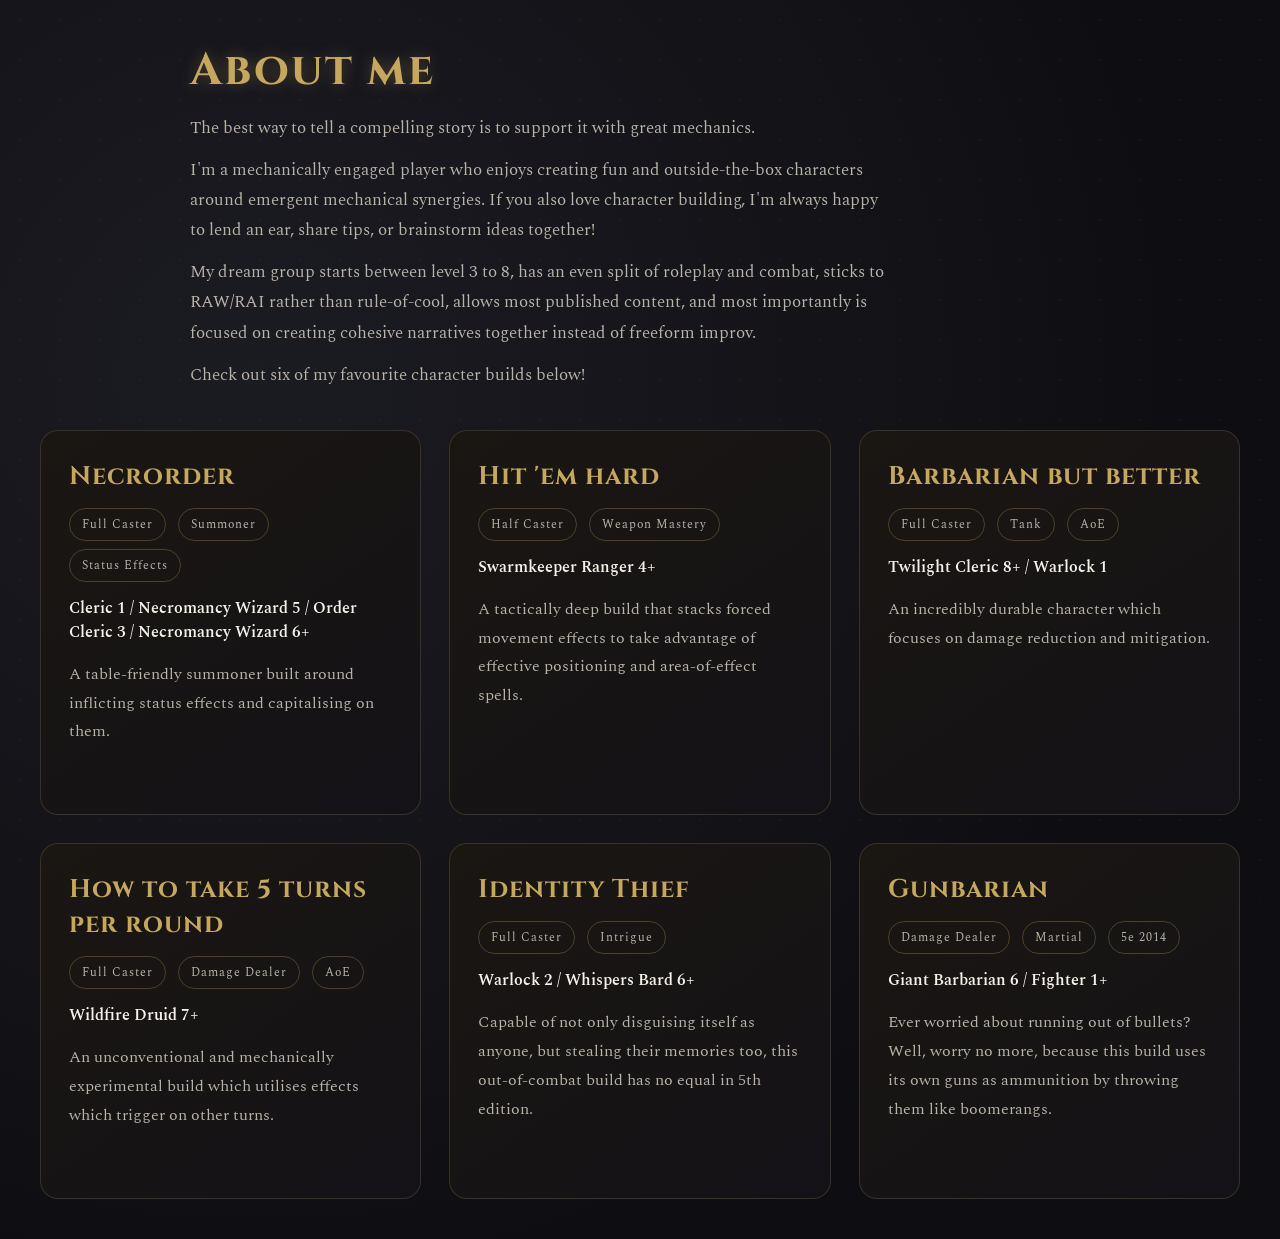
==== index.html @ bf991f7d "add card ids" ====
<!DOCTYPE html>
<html lang="en">
<head>
  <link rel="icon" type="image/png" href="favicon.png">
  <meta content="My D&D Player Resume" property="og:title" />
  <meta content="A little info about me, the type of group I'm looking for, and some characters I've made in the past." property="og:description" />
  <meta content="https://dnd-resume.github.io/" property="og:url" />
  <meta content="#c6a75e" data-react-helmet="true" name="theme-color" />
  <meta content="https://dnd-resume.github.io/favicon.png" property="og:image" />
<meta charset="UTF-8" />
<meta name="viewport" content="width=device-width, initial-scale=1.0" />
<title>D&D Resume</title>

<link href="https://fonts.googleapis.com/css2?family=Cinzel:wght@400;600&family=Spectral:wght@300;400;600&display=swap" rel="stylesheet">

<style>
:root {
  --bg-dark: #0e0e12;
  --parchment: #1a1612;
  --gold: #c6a75e;
  --gold-glow: rgba(198,167,94,0.35);
  --text-main: #f4f1ea;
  --text-muted: #b8b3a7;
}

* {
  margin: 0;
  padding: 0;
  box-sizing: border-box;
}

body {
  background: radial-gradient(circle at 20% 30%, #1b1b22, #0e0e12 70%);
  color: var(--text-main);
  font-family: "Spectral", serif;
  padding: 40px 40px;
  overflow-x: hidden;
}

/* Subtle rune background */
body::before {
  content: "";
  position: fixed;
  inset: 0;
  background-image: radial-gradient(rgba(198,167,94,0.05) 1px, transparent 1px);
  background-size: 40px 40px;
  animation: drift 60s linear infinite;
  z-index: 0;
}

@keyframes drift {
  from { transform: translateY(0px); }
  to { transform: translateY(-200px); }
}

.header {
  position: relative;
  z-index: 1;
  max-width: 900px;
  margin: 0 auto 40px auto;
}

.header h1 {
  font-family: "Cinzel", serif;
  font-size: 2.8rem;
  letter-spacing: 2px;
  color: var(--gold);
  margin-bottom: 0px;
  text-shadow: 0 0 15px var(--gold-glow);
}

.header p {
  color: var(--text-muted);
  font-size: 1.05rem;
  line-height: 1.8;
  max-width: 700px;
}

/* GRID */

.grid {
  position: relative;
  z-index: 1;
  display: grid;
  grid-template-columns: repeat(auto-fill, minmax(320px, 1fr));
  gap: 28px;
  max-width: 1300px;
  margin: 0 auto;
}

/* CARD */

.card {
  background: linear-gradient(145deg, #1a1612, #141217);
  border: 1px solid rgba(198,167,94,0.2);
  border-radius: 18px;
  padding: 28px;
  transition: all 0.4s ease;
  position: relative;
  overflow: hidden;
  cursor: pointer;
  backdrop-filter: blur(4px);
}

.card::before {
  content: "";
  position: absolute;
  inset: 0;
  border-radius: 18px;
  background: radial-gradient(circle at top left, rgba(198,167,94,0.15), transparent 60%);
  opacity: 0;
  transition: opacity 0.4s ease;
  pointer-events: none;
}

.card:hover, .card.fullscreen {
  transform: translateY(-6px) scale(1.02);
  border-color: var(--gold);
  box-shadow: 0 10px 40px rgba(0,0,0,0.6);
}

.card:hover::before, .card.fullscreen::before {
  opacity: 1;
}

/* EXPANDED */

.card {
  background: linear-gradient(145deg, #1a1612, #141217);
  border: 1px solid rgba(198,167,94,0.2);
  border-radius: 18px;
  padding: 28px;
  transition: transform 0.3s ease, box-shadow 0.3s ease;
  position: relative;
  cursor: pointer;
}

.card:hover, .card.fullscreen {
  transform: translateY(-6px);
  box-shadow: 0 10px 40px rgba(0,0,0,0.6);
}

/* Active expanding state */
.card.expanding {
  position: fixed;
  margin: 0;
  z-index: 999;
  border-radius: 18px;
  transition: 
    top 0.45s cubic-bezier(.22,.8,.25,1),
    left 0.45s cubic-bezier(.22,.8,.25,1),
    width 0.45s cubic-bezier(.22,.8,.25,1),
    height 0.45s cubic-bezier(.22,.8,.25,1),
    border-radius 0.3s ease;
  will-change: top, left, width, height;
  overflow: hidden;
}
.card.fullscreen {
  overflow-y: auto;
  border-radius: 18px;
}

.close-btn {
  display: none;
  position: absolute;
  top: 22px;
  right: 26px;
  width: 34px;
  height: 34px;
  border: none;
  background: transparent;
  color: var(--gold);
  font-size: 26px;
  line-height: 34px;
  text-align: center;
  cursor: pointer;
  transition: transform 0.2s ease, opacity 0.2s ease;
}

.close-btn::before {
  content: "×";
}

.card.fullscreen .close-btn {
  display: block;
}

.close-btn:hover {
  transform: scale(1.15);
  opacity: 0.9;
}

.card.fullscreen h2 {
  font-size: 3rem;
}

.card h2 {
  font-family: "Cinzel", serif;
  font-size: 1.6rem;
  color: var(--gold);
  margin-bottom: 14px;
  letter-spacing: 1px;
  transition: font-size 0.3s ease;
}

.tags {
  margin-bottom: 6px;
}

.tag {
  display: inline-block;
  border: 1px solid rgba(198,167,94,0.3);
  padding: 6px 12px;
  border-radius: 999px;
  font-size: 0.75rem;
  color: var(--text-muted);
  margin-right: 8px;
  margin-bottom: 8px;
  letter-spacing: 1px;
}

.spread {
  font-weight: 600;
  margin-bottom: 16px;
  color: var(--text-main);
}

.description {
  line-height: 1.8;
  font-size: 1rem;
  color: var(--text-muted);
  max-width: 800px;
}

/* Close button */

.expanded-text {
  display: block;
  opacity: 0;
  line-height: 1.8;
  font-size: 1rem;
  color: var(--text-main);
  margin-top: 20px;
  transition: opacity 0.3s ease;
}

.card.fullscreen .expanded-text {
  opacity: 1;
}

.card.fullscreen .description {
  /* opacity: 0; /* optional: fade out original description */
  transition: opacity 0.3s ease;
}

.card.expanding {
  position: fixed;
  z-index: 999;
  border-radius: 18px;
  overflow: hidden;
  transition: top 0.5s ease, left 0.5s ease, width 0.5s ease, height 0.5s ease, border-radius 0.3s ease;
}

.expanded-text {
  opacity: 0;
  transition: opacity 0.3s ease;
  height: 0;
}

.card.fullscreen .expanded-text {
  opacity: 1;
  height: auto;
}

.card.fullscreen .description {
  /*opacity: 0;*/
  transition: opacity 0.3s ease;
}

.card .close-btn {
  display: none;
}

.card.fullscreen .close-btn {
  display: block;
}

/* Link styling inside cards */
.card a {
  color: var(--gold);
  text-decoration: none;
  position: relative;
  /*font-weight: 600;*/
  transition: color 0.25s ease;
}

/* Subtle animated underline */
.card a::after {
  content: "";
  position: absolute;
  left: 0;
  bottom: 4px; /* controls how far down it is */
  width: 100%;
  height: 1px;
  background: var(--gold);
  transform: scaleX(0);
  transform-origin: left;
  transition: transform 0.25s ease;
  box-shadow: 0 0 6px var(--gold-glow);
}

.card a:hover {
  color: #e7c97a; /* slightly brighter gold */
}

.card a:hover::after {
  transform: scaleX(1);
}

/* Optional: active state */
.card a:active {
  opacity: 0.8;
}

/* Restore indentation for lists in expanded text */
.expanded-text ul {
  padding-left: 1.2em; /* standard indentation */
  list-style-type: disc; /* solid bullet points */
}

/* Sub-bullet styling */
.expanded-text ul ul {
  list-style-type: circle; /* hollow circle */
}

.card.fullscreen {
  max-height: calc(100vh - 80px); /* keep card within viewport with margin */
  padding-right: 5px;     /* optional: avoid content hiding behind scrollbar */
}

@media (max-width: 400px) {
  body {
    padding: 20px;
  }
  .grid {
    grid-template-columns: 1fr; /* single-column layout on small screens */
    gap: 16px;
  }
}
@media (max-width: 600px) {
  .header h1 {
    font-size: 2rem;
  }
  .card h2 {
    font-size: 1.2rem;
  }
  .card .description,
  .card .expanded-text {
    font-size: 0.9rem;
  }
}

.header.blurred, .grid.blurred .card:not(.fullscreen):not(.expanding) {
  filter: blur(5px);
  opacity: 0.4;
  transition: filter 0.35s ease, opacity 0.35s ease, transform 0.35s ease;
}

.grid.blurred .card:not(.fullscreen):not(.expanding) {
  transform: scale(0.94);
}

.card.fullscreen .card-content {
  overflow-y: auto;
  max-height: calc(100vh - 80px);
  padding-right: 20px;
}
.scroll-fade {
  position: absolute;
  inset: 0;
  pointer-events: none;
  opacity: 0;
}

.card.fullscreen .scroll-fade {
  opacity: 1;
}

.scroll-fade::after {
  content: "";
  position: absolute;
  bottom: 0;
  left: 0;
  right: 0;
  height: 60px;

  background: linear-gradient(
    to bottom,
    rgba(20,18,23,0),
    rgba(20,18,23,0.95)
  );
}
.card {
  padding: 0px;
  overflow: hidden;
  overflow-y: hidden;
}
.card-content {
  padding: 28px;
}

.card-content::-webkit-scrollbar { width: 3px; }
.card-content::-webkit-scrollbar-track { background: transparent; }
.card-content::-webkit-scrollbar-thumb {
  background: rgba(198,167,94,0.6);
  border-radius: 3px;
}
.card-content::-webkit-scrollbar-thumb:hover { background: rgba(198,167,94,0.85); }

body::-webkit-scrollbar { width: 3px; }
body::-webkit-scrollbar-track { background: #0e0e12; }
body::-webkit-scrollbar-thumb {
  background: rgba(198,167,94,0.6);
  border-radius: 3px;
}
body::-webkit-scrollbar-thumb:hover { background: rgba(198,167,94,0.85); }

.expanded-text a {
  display: inline-block; /* ensures width is well-defined */
  position: relative;    /* needed for ::after */
  overflow: visible;     /* prevent clipping from parent overflow */
  z-index: 1;
}
.expanded-text {
  padding-bottom: 20px;
}
.expanded-text {
  pointer-events: none;
}

.card.fullscreen .expanded-text {
  pointer-events: auto;
}

@media (max-width: 768px) {
  .card.fullscreen h2 {
    font-size: 1.6rem;
    line-height: 1.3;
  }
}

.tag {
  display: inline-block;
  border: 1px solid rgba(198,167,94,0.3);
  padding: 6px 12px;
  border-radius: 999px;
  font-size: 0.75rem;
  color: var(--text-muted);
  margin-right: 8px;
  margin-bottom: 8px;
  letter-spacing: 1px;
  transition: background 0.3s ease, border-color 0.3s ease, color 0.3s ease;
}

.tag:hover {
  background: rgba(198,167,94,0.1);
  border-color: rgba(198,167,94,0.5);
  color: var(--text-main);
}

.header p {
  margin-top: .7em;
}
</style>
</head>
<body>

<div class="header">
  <h1>About me</h1>
  <p>The best way to tell a compelling story is to support it with great mechanics.</p>
  <p>
    I'm a mechanically engaged player who enjoys creating fun and outside-the-box characters around emergent mechanical synergies.
    If you also love character building, I'm always happy to lend an ear, share tips, or brainstorm ideas together!
  </p>
  <p>
    My dream group starts between level 3 to 8, has an even split of roleplay and combat, sticks to RAW/RAI rather than rule-of-cool, allows most published content, and most importantly is focused on creating cohesive narratives together instead of freeform improv.
  </p>
  <p>Check out six of my favourite character builds below!</p>
</div>

<div class="grid">
  <div class="card" id="necrorder">
    <div class="card-content">
      <button class="close-btn"></button>
      <h2>Necrorder</h2>
      <div class="tags">
      <span class="tag">Full Caster</span>
        <span class="tag">Summoner</span>
        <span class="tag">Status Effects</span>
      </div>
      <div class="spread">Cleric 1 / Necromancy Wizard 5 / Order Cleric 3 / Necromancy Wizard 6+</div>
      <div class="description">
        A table-friendly summoner built around inflicting status effects and capitalising on them.
      </div>
      <div class="expanded-text">
        <p><b>Species:</b> <a href="https://5e.tools/races.html#kobold_mpmm" target="_blank" rel="noopener noreferrer">Kobold</a></p>
        <p><b>Background:</b> <a href="https://5e.tools/backgrounds.html#knight%20of%20solamnia_dsotdq" target="_blank" rel="noopener noreferrer">Knight of Solamnia</a></p>
        <p><b>Feats:</b> <a href="https://5e.tools/feats.html#squire%20of%20solamnia_dsotdq" target="_blank" rel="noopener noreferrer">Squire of Solamnia</a>, <a href="https://5e.tools/feats.html#putrefy_abh" target="_blank" rel="noopener noreferrer">Putrefy</a>, <a href="https://5e.tools/feats.html#knight%20of%20the%20crown_dsotdq" target="_blank" rel="noopener noreferrer">Knight of the Crown</a></p>
        <br>
        <p>
          The core of this build is the <i><a href="https://5e.tools/spells.html#summon%20undead_xphb" target="_blank" rel="noopener noreferrer">Summon Undead</a></i> spell, which creates a single Undead summon with unique abilities.

          Compared to conventional School of Necromancy builds, where dozens of animated dead slow the game to a crawl, this character is far more table-friendly, and much more fun to play.
          <br><br>
          In the 2014 rules, the Putrid <a href="https://5e.tools/bestiary.html#undead%20spirit_xphb" target="_blank" rel="noopener noreferrer">Undead Spirit</a>'s Rotting Claw attack required a Constitution save to render a Poisoned creature Paralyzed, but in the 2024 ruleset this was buffed by removing the save entirely, so a single hit is now enough to take a poisoned creature out of play.
          <br><br>
          Additionally, Poisoned is one of the easiest conditions to trigger in D&D, especially in the 2024 ruleset.
          <ul>
            <li><i><a href="https://5e.tools/spells.html#ray%20of%20sickness_xphb" target="_blank" rel="noopener noreferrer">Ray of Sickness</a></i>, a 1st-level spell capable of inflicting Poisoned on a hit, was also buffed in 2024 similarly to the Undead Spirit.</li>
            <li>The Putrid Undead Spirit itself has the Festering Aura trait, which renders on any creature within 5 feet of it Poisoned if they fail a Constitution save.</li>
          </ul>
          <br>
          The Spirit can also be buffed using a number of different effects.
          <ul>
            <li>Necromancy Wizard's Undead Thralls feature makes the normally squishy spirit dramatically more durable by adding your Wizard level to its health, and boosts its damage by adding your proficiency bonus to damage rolls.</li>
            <li>Kobold's Draconic Cry can give all your allies, including the Spirit, advantage on their attacks against any creature caught in the area of effect for an entire round.</li>
            <li>Order Cleric's Voice of Authority can grant one ally, including the spirit, an additional attack when you target them with a spell. This can even be a buff such as <i><a href="https://5e.tools/spells.html#longstrider_xphb" target="_blank" rel="noopener noreferrer">Longstrider</a></i>, <i><a href="https://5e.tools/spells.html#vortex%20warp_scc" target="_blank" rel="noopener noreferrer">Vortex Warp</a></i>, or <i><a href="https://5e.tools/spells.html#healing%20word_xphb" target="_blank" rel="noopener noreferrer">Healing Word</a></i>.</li>
            <li>If the spirit already has advantage on its attacks (for example, against a Paralyzed foe), Knight of the Crown's Commanding Rally replaces Draconic Cry as the best bonus action option, granting the Spirit an additional attack whilst still conserving your action and reaction for <i>Ray of Sickness</i> and defensive spells respectively.</li>
          </ul>
          <br>
          Finally, this build has access to some synergies and emergent interactions that take it to the next level.
          <ul>
            <li>
              <i><a href="https://5e.tools/spells.html#wither%20and%20bloom_scc" target="_blank" rel="noopener noreferrer">Wither and Bloom</a></i>, a 2nd-level spell, has a strong synergy with the Putrefy feat and Voice of Authority.
              <ul>
                <li><i>Wither and Bloom</i> deals necrotic damage even on a successful save, which triggers the Putrefy feat, rendering the victim Poisoned.</li>
                <li>Additionally, the spell can also buff one ally within range, restoring some of their health. However, the real power comes from the fact that this can trigger Voice of Authority, letting the spirit immediately attack and potentially convert that directly into Paralysis.</li>
              </ul>
            </li>
            <li>
              <i><a href="https://5e.tools/spells.html#silvery%20barbs_scc" target="_blank" rel="noopener noreferrer">Silvery Barbs</a></i>, a 1st-level reaction spell, has a powerful interaction with Festering Aura that can double the duration of the Paralysis inflicted by Rotting Claw.
              <ul>
                <li>Festering Aura forces foes within 5 feet of the Undead Spirit to make a Constitution save at the start of their turn against being Poisoned even if they have the condition already.</li>
                <li>If they succeed, we can use Silvery Barbs, giving advantage to the spirit on its next attack, and rerolling their save against being Poisoned, potentially inflicting the condition if they didn't have it already.</li>
                <li>Since Silvery Barbs targeted the spirit, Voice of Authority Triggers, and the spirit makes an attack with Rotting Claw.</li>
                <li>If this attack hits, the target is paralyzed until the end of their next turn, as always. However, since Rotting Claw triggered on their turn, this paralyses them for two turns.</li>
              </ul>
            </li>
          </ul>
        </p>
      </div>
      <div class="scroll-fade"></div>
    </div>
  </div>

  <div class="card" id="hit-em-hard">
    <div class="card-content">
      <button class="close-btn"></button>
      <h2>Hit 'em hard</h2>
      <div class="tags">
        <span class="tag">Half Caster</span>
        <span class="tag">Weapon Mastery</span>
      </div>
      <div class="spread">Swarmkeeper Ranger 4+</div>
      <div class="description">
        A tactically deep build that stacks forced movement effects to take advantage of effective positioning and area-of-effect spells.
      </div>
      <div class="expanded-text">
        <p><b>Species:</b> <a href="https://5e.tools/races.html#minotaur_mpmm" target="_blank" rel="noopener noreferrer">Minotaur</a></p>
        <p><b>Background:</b> <a href="https://5e.tools/backgrounds.html#giant%20foundling_bgg" target="_blank" rel="noopener noreferrer">Giant Foundling</a></p>
        <p><b>Feats:</b> <a href="https://5e.tools/feats.html#strike%20of%20the%20giants_bgg" target="_blank" rel="noopener noreferrer">Strike of the Giants</a>, <a href="https://5e.tools/feats.html#charger_xphb" target="_blank" rel="noopener noreferrer">Charger</a>, <a href="https://5e.tools/feats.html#polearm%20master_xphb" target="_blank" rel="noopener noreferrer">Polearm Master</a></p>
        <br>
        <p>This build takes advantage of the numerous forced movement effects released in recent sourcebooks, stacking them to devastating effect. Some of its best uses include:
          <ul>
            <li>Pushing enemies into an area of effect</li>
            <li>Pushing enemies far enough away that they have to spend actions Dashing to re-enter melee</li>
            <li>Taking advantage of environmental hazards, such as cliffs</li>
          </ul>
        </p>
        <br>
        <p>
          Specifically, it stacks the following features:
          <ul>
            <li>Strike of the Giants' Stone Strike, which can push foes back 10 feet on a hit</li>
            <li>Swarmkeeper's Gathered Swarm, which can push foes back 15 feet on a hit</li>
            <li>The Push weapon mastery, which can push foes back 10 feet on a hit</li>
            <li>Minotaur's Hammering Horns, which can push foes back 10 feet on a hit, at the cost of a bonus action</li>
            <li>The Charger feat can, which push foes back 10 feet on a hit if you move at least 10 feet towards them before hitting them</li>
          </ul>
          This is especially potent since Rangers get access to <i><a href="https://5e.tools/spells.html#spike%20growth_xphb" target="_blank" rel="noopener noreferrer">Spike Growth</a></i>, which damage to a foe that scales with how far they were pushed through it.
        </p>
        <br>
        <p>
          On top of that, it also has access to a powerful synergy with Polearm Master's Reactive Strike, which allows it to make an attack when a creature enters its range. Polearm Master works with <a href="https://5e.tools/items.html#pike_xphb" target="_blank" rel="noopener noreferrer">Pikes</a>, which have not only the Push mastery but also the Reach property, meaning that an approaching enemy can be smacked away before they even get a chance to attack, wasting their movement and leaving them within range to attack on your turn.
        </p>
        <br>
        <p>
          On top of the control options listed above, this build also has access to potent burst damage:
          <ul>
            <li>Stone Strike also deals 1d8 force damage alongside the push</li>
            <li>Gathered Swarm can deal 1d6 piercing damage instead of pushing</li>
            <li>Charger can deal 1d8 additional damage instead of pushing</li>
          </ul>
          This makes it a build that can truly work in any situation, whether it's an open plain or a cramped room.
        </p>
      </div>
      <div class="scroll-fade"></div>
    </div>
  </div>

  <div class="card" id="barbarian-but-better">
    <div class="card-content">
      <button class="close-btn"></button>
      <h2>Barbarian but better</h2>
      <div class="tags">
        <span class="tag">Full Caster</span>
        <span class="tag">Tank</span>
        <span class="tag">AoE</span>
      </div>
      <div class="spread">Twilight Cleric 8+ / Warlock 1</div>
      <div class="description">
        An incredibly durable character which focuses on damage reduction and mitigation.
      </div>
      <div class="expanded-text">
        <p><b>Species:</b> <a href="https://5e.tools/races.html#shadar-kai_mpmm" target="_blank" rel="noopener noreferrer">Shadar-Kai</a></p>
        <p><b>Background:</b> <a href="https://5e.tools/backgrounds.html#mage%20of%20high%20sorcery_dsotdq" target="_blank" rel="noopener noreferrer">Mage of High Sorcery</a></p>
        <p><b>Feats:</b> <a href="https://5e.tools/feats.html#initiate%20of%20high%20sorcery_dsotdq" target="_blank" rel="noopener noreferrer">Initiate of High Sorcery</a>, <a href="https://5e.tools/feats.html#adept%20of%20the%20white%20robes_dsotdq" target="_blank" rel="noopener noreferrer">Adept of the White Robes</a>, <a href="https://5e.tools/feats.html#heavy%20armor%20master_xphb" target="_blank" rel="noopener noreferrer">Heavy Armor Master</a></p>
        <br>
        <p>
          Have you ever worried about losing a character? If so, then this is the build for you. It boasts the following features:
          <ul>
            <li>A huge pool of temporary HP which regenerates every turn (from Twilight Cleric's Channel Divinity, <a href="https://5e.tools/classes.html#cleric_phb,state:feature=s1-0~sub_twilight_tce=b1" target="_blank" rel="noopener noreferrer">Twilight Sanctuary</a>)</li>
            <li>Complete resistance to all damage via Shadar-Kai's Blessing of the Raven Queen</li>
            <li>
              A range of damage reduction options, including:
              <ul>
                <li>Heavy Armor Master's Damage Reduction, which reduces incoming bludgeoning/piercing/slashing damage by your proficiency bonus</li>
                <li>Adept of the White Robes' Protective Ward, which lets you expend a spell slot to reduce the damage you take by 1d6 per level, plus your spellcasting ability modifier. As a Cleric, you've got no shortage of spell slots either.</li>
              </ul>
            </li>
            <li><a href="https://5e.tools/spells.html#armor%20of%20agathys_xphb" target="_blank" rel="noopener noreferrer"><i>Armor of Agathys</i></a>, a Warlock-exclusive spell which deals damage to foes who hit you.</li>
          </ul>
          <br>
          Normally, one of the biggest issues with tanking is that enemies can just target other characters. Not this build, though - Clerics get access to <a href="https://5e.tools/spells.html#spirit%20guardians_xphb" target="_blank" rel="noopener noreferrer"><i>Spirit Guardians</i></a>, one of the most potent offensive spells in the game. Nobody's ignoring you in a hurry!
        </p>
      </div>
      <div class="scroll-fade"></div>
    </div>
  </div>

  <div class="card" id="how-to-take-5-turns-per-round">
    <div class="card-content">
      <button class="close-btn"></button>
      <h2>How to take 5 turns per round</h2>
      <div class="tags">
        <span class="tag">Full Caster</span>
        <span class="tag">Damage Dealer</span>
        <span class="tag">AoE</span>
      </div>
      <div class="spread">Wildfire Druid 7+</div>
      <div class="description">
        An unconventional and mechanically experimental build which utilises effects which trigger on other turns.
      </div>
      <div class="expanded-text">
          <p><b>Species:</b> <a href="https://5e.tools/races.html#simic%20hybrid_ggr" target="_blank" rel="noopener noreferrer">Simic Hybrid</a></p>
          <p><b>Background:</b> <a href="https://5e.tools/backgrounds.html#knight%20of%20the%20gauntlet_frhof" target="_blank" rel="noopener noreferrer">Knight of the Gauntlet</a></p>
          <p><b>Feats:</b> <a href="https://5e.tools/feats.html#tyro%20of%20the%20gauntlet_frhof" target="_blank" rel="noopener noreferrer">Tyro of the Gauntlet</a></p>
          <br>
          In the 2024 rules, many area-of-effect spells received a massive buff, as they can now be triggered in three different ways:
          <ul>
            <li>When a creature moves into the area</li>
            <li>When the area moves onto a creature</li>
            <li>When a creature ends its turn in the area</li>
          </ul>
          This opened up the possibility to trigger these AoEs many more times than had previously been possible. One particularly strong option is <a href="https://5e.tools/spells.html#conjure%20woodland%20beings_xphb" target="_blank" rel="noopener noreferrer"><i>Conjure Woodland Beings</i></a>, a 10ft Emanation which deals 5d8 damage (save for half), and which moves with you. However, while it can trigger an unlimited number of times per round, it can only damage the same creature once each turn.
          <br><br>
          This build utilises off-turn movement effects - teleports, reactions, and summons - to act on as many turns as possible, triggering <i>Conjure Woodland Beings</i> as many times as possible. However, it does require a very specific sequence of actions to work:
          <ul>
            <li>
              On your turn:
              <ul>
                <li>Action: Ready movement. As a side benefit, this triggers Tyro of the Gauntlet, giving the next attack roll against you disadvantage.</li>
                <li>Movement: Move forward, triggering CWB, then move back 5ft</li>
                <li>Bonus Action: Command your Wildfire Spirit to use Fiery Teleportation</li>
              </ul>
            </li>
            <li>
              On your Wildfire Spirit's turn:
              <ul>
                <li>Action: The Spirit follows your command, using Fiery Teleportation to teleport you 10ft above an enemy. Not only does this trigger CWB, but you can then use Simic Hybrid's Manta Glide to move 20ft horizontally as you fall, potentially triggering CWB again.</li>
              </ul>
            </li>
            <li>
              On enemy turns: CWB triggers if they end their turn in the area
            </li>
            <li>
              As your reaction: Use your Readied movement to trigger CWB a 5th time
            </li>
          </ul>
        </p>
      </div>
      <div class="scroll-fade"></div>
    </div>
  </div>

  <div class="card" id="identity-thief">
    <div class="card-content">
      <button class="close-btn"></button>
      <h2>Identity Thief</h2>
      <div class="tags">
        <span class="tag">Full Caster</span>
        <span class="tag">Intrigue</span>
      </div>
      <div class="spread">Warlock 2 / Whispers Bard 6+</div>
      <div class="description">
        Capable of not only disguising itself as anyone, but stealing their memories too, this out-of-combat build has no equal in 5th edition.
      </div>
      <div class="expanded-text">
        <p><b>Species:</b> <a href="https://5e.tools/races.html#changeling_efa" target="_blank" rel="noopener noreferrer">Changeling</a></p>
        <p><b>Background:</b> <a href="https://5e.tools/backgrounds.html#mage%20of%20high%20sorcery_dsotdq" target="_blank" rel="noopener noreferrer">Mage of High Sorcery</a></p>
        <p><b>Feats:</b> <a href="https://5e.tools/feats.html#initiate%20of%20high%20sorcery_dsotdq" target="_blank" rel="noopener noreferrer">Initiate of High Sorcery</a>, <a href="https://5e.tools/feats.html#actor_xphb" target="_blank" rel="noopener noreferrer">Actor</a>, <a href="https://5e.tools/feats.html#adept%20of%20the%20red%20robes_dsotdq" target="_blank" rel="noopener noreferrer">Adept of the Red Robes</a></p>
        <br>
        Although over 99% of published D&D content centres around the combat system, a considerable portion of games focus on the other two pillars, especially social interaction. This is a build for those games.
        <br><br>
        It turns out that one of the easiest ways to solve out-of-combat challenges is just to pretend to be someone else. In theory, every feature that does this is supposed to have a drawback which prevents them from becoming too powerful, but they can be combined to cancel out any of their weaknesses and make the ultimate assassin:
        <ul>
          <li>Mimic voices using Actor</li>
          <li>Change your clothes with unlimited uses of <i><a href="https://5e.tools/spells.html#disguise%20self_xphb" target="_blank" rel="noopener noreferrer">Disguise Self</a></i> from the <a href="https://5e.tools/optionalfeatures.html#mask%20of%20many%20faces_xphb" target="_blank" rel="noopener noreferrer">Mask of Many Faces</a> invocation</li>
          <li>Change size using Changeling's Shape-Shifter</li>
          <li>Steal the memories of those you kill using <a href="https://5e.tools/classes.html#bard_phb,state:feature=s5-0~sub_whispers_xge=b1" target="_blank" rel="noopener noreferrer">Mantle of Whispers</a></li>
          <li>Forge documents with a <a href="https://5e.tools/items.html#forgery%20kit_xphb" target="_blank" rel="noopener noreferrer">Forgery Kit</a></li>
        </ul>
        <br>
        On top of this, Bard and Warlock have perhaps the best general-purpose infiltration kit in the game.
        <ul>
          <li>The <a href="https://5e.tools/optionalfeatures.html#misty%20visions_xphb" target="_blank" rel="noopener noreferrer">Misty Visions</a> invocation gives unlimited casts of <i><a href="https://5e.tools/spells.html#silent%20image_xphb" target="_blank" rel="noopener noreferrer">Silent Image</a></i>, perfect for a stealthy illusionist</li>
          <li><i><a href="https://5e.tools/spells.html#suggestion_xphb" target="_blank" rel="noopener noreferrer">Suggestion</a></i> is the closest thing you'll ever get to mind control.</li>
          <li><i><a href="https://5e.tools/spells.html#message_xphb" target="_blank" rel="noopener noreferrer">Message</a></i> is essentially unlimited telepathy</li>
          <li><i><a href="https://5e.tools/spells.html#comprehend%20languages_xphb" target="_blank" rel="noopener noreferrer">Comprehend Languages</a></i> and <i><a href="https://5e.tools/spells.html#tongues_xphb" target="_blank" rel="noopener noreferrer">Tongues</a></i> let you blend into any situation</li>
          <li><i><a href="https://5e.tools/spells.html#detect%20thoughts_xphb" target="_blank" rel="noopener noreferrer">Detect Thoughts</a></i> is perfect for stealing information</li>
          <li><i><a href="https://5e.tools/spells.html#major%20image_xphb" target="_blank" rel="noopener noreferrer">Major Image</a></i> is the best distraction in the game</li>
          <li>Bard's Expertise, Jack of All Trades, and <i><a href="https://5e.tools/spells.html#enhance%20ability_xphb" target="_blank" rel="noopener noreferrer">Enhance Ability</a></i> are somewhat useful in check-heavy campaigns</li>
        </ul>
        <br>
        In very check-heavy campaigns, take Adept of the Red Robes before Actor. With all your bonuses running, your minimum roll on a check to pretend to be someone else is 10 (Red Robes)+3(Proficiency)+3(Expertise)+3(Charisma)+5(Mantle of Whispers) = 24, with a mean roll of 26.75. You might not be able to mimic voices but you'll definitely be able to convince people otherwise!
      </div>
    </div>
    <div class="scroll-fade"></div>
  </div>

  <div class="card" id="gunbarian">
    <div class="card-content">
      <button class="close-btn"></button>
      <h2>Gunbarian</h2>
      <div class="tags">
        <span class="tag">Damage Dealer</span>
        <span class="tag">Martial</span>
        <span class="tag">5e 2014</span>
      </div>
      <div class="spread">Giant Barbarian 6 / Fighter 1+</div>
      <div class="description">
        Ever worried about running out of bullets? Well, worry no more, because this build uses its own guns as ammunition by throwing them like boomerangs.
      </div>
      <div class="expanded-text">
        <p><b>Species:</b> <a href="https://2014.5e.tools/races.html#human%20(variant)_phb" target="_blank" rel="noopener noreferrer">Variant Human</a></p>
        <p><b>Feats:</b> <a href="https://2014.5e.tools/feats.html#gunner_tce" target="_blank" rel="noopener noreferrer">Gunner</a>, <a href="https://2014.5e.tools/feats.html#sharpshooter_phb" target="_blank" rel="noopener noreferrer">Sharpshooter</a>, <a href="https://2014.5e.tools/feats.html#crossbow%20expert_phb" target="_blank" rel="noopener noreferrer">Crossbow Expert</a></p>
        <br>
        Picture a grizzled ex-military mercenary who lets his colossal musket do the talking for him. But in combat, he takes out the huge weapon, loads it, cocks it, aims it, and then... throws it?
        <br><br>
        This build takes advantage of an unusual interaction that makes throwing guns even better than firing them. Specifically,
        <ul>
          <li>Giant Barbarian's <a href="https://2014.5e.tools/classes.html#barbarian_phb,state:feature=s5-0~sub_giant_bgg=b1" target="_blank" rel="noopener noreferrer">Elemental Cleaver</a> can give any weapon the Thrown property, including ranged weapons. This lets you make ranged weapon attacks with Strength, and deal bonus elemental damage too.</li>
          <li>Gunner lets you ignore the loading property and make as many attacks with your gun as any other weapon-user can with their sword.</li>
          <li>With Sharpshooter letting you ignore disadvantage from attacking at long range, and Crossbow expert letting you ignore disadvantage from attacking in melee, positioning barely matters - if you can see a foe, they're in danger.</li>
          <li>A single level in Fighter grants the <a href="https://2014.5e.tools/optionalfeatures.html#archery_phb" target="_blank" rel="noopener noreferrer">Archery</a> Fighting Style, which dramatically boosts the average damage of Sharpshooter's -5/+10 power attacks.</li>
          <li>Later on, more levels in Fighter can give access to features like <a href="https://2014.5e.tools/optionalfeatures.html#precision%20attack_phb" target="_blank" rel="noopener noreferrer">Precision Attack</a> which push your damage even further.</li>
        </ul>
        <br>
        Possibly the funniest detail of this build is that it doesn't actually remove the Ammunition property from its thrown weapons - they're still discharging midflight and expending ammunition before they hit the foe and teleport back to your hand.
      </div>
    </div>
    <div class="scroll-fade"></div>
  </div>

</div>
<script>
  // On load, convert ?p=necrorder to a clean /necrorder in the address bar
  const params = new URLSearchParams(window.location.search);
  const pathCard = params.get('p');
  if (pathCard) {
    history.replaceState(null, '', '/' + pathCard);
  }

  const header = document.querySelector(".header");
  const grid = document.querySelector(".grid");
  const cards = document.querySelectorAll(".card");
  const MARGIN = window.innerWidth < 500 ? 10 : 40;

  cards.forEach(card => {
    const closeBtn = card.querySelector(".close-btn");

  card.addEventListener("click", (e) => {
    //if (e.currentTarget !== e.target) return;
    if (card.classList.contains("fullscreen")) return;
    history.pushState(null, '', '/' + card.id);
    expandCard(card);
  });

    // Close button
    closeBtn.addEventListener("click", (e) => {
      e.stopPropagation();
      history.pushState(null, '', '/');
      collapseCard(card);
    });
  });

let isAnimating = false; // block rapid clicks

function expandCard(card) {
  if (isAnimating || card.classList.contains("fullscreen")) return;
  isAnimating = true;

  // Remove any existing placeholders
  document.querySelectorAll('.card-placeholder').forEach(p => p.remove());

  const rect = card.getBoundingClientRect();

  // Create placeholder
  const placeholder = document.createElement("div");
  placeholder.style.width = rect.width + "px";
  placeholder.style.height = rect.height + "px";
  placeholder.classList.add("card-placeholder");
  card.parentNode.insertBefore(placeholder, card);
  card.dataset.placeholderId = Date.now();
  placeholder.dataset.id = card.dataset.placeholderId;

  // Save original size
  card.dataset.originalWidth = rect.width;
  card.dataset.originalHeight = rect.height;

  // Move card to fixed position
  card.style.position = "fixed";
  card.style.top = rect.top + "px";
  card.style.left = rect.left + "px";
  card.style.width = rect.width + "px";
  card.style.height = rect.height + "px";

  card.classList.add("expanding");
  header.classList.add("blurred");
  grid.classList.add("blurred");
  document.body.style.overflow = "hidden";

  card.getBoundingClientRect(); // force reflow

  requestAnimationFrame(() => {
    card.style.top = "40px";
    card.style.left = "40px";
    card.style.width = `calc(100vw - 80px)`;
    card.style.height = `calc(100vh - 80px)`;
  });

  const onTransitionEnd = (e) => {
    if (["top","left","width","height"].includes(e.propertyName)) {
      card.classList.add("fullscreen");
      card.removeEventListener("transitionend", onTransitionEnd);
      isAnimating = false;
    }
  };

  card.addEventListener("transitionend", onTransitionEnd);
}

function collapseCard(card) {
  if (!card.classList.contains("fullscreen") && !card.classList.contains("expanding")) return;

  grid.classList.remove("blurred");
  header.classList.remove("blurred");
  card.classList.remove("fullscreen");

  card.scrollTop = 0;

  const placeholder = document.querySelector(
    `.card-placeholder[data-id="${card.dataset.placeholderId}"]`
  );

  // If placeholder is gone for some reason, just reset style and return
  if (!placeholder) {
    card.classList.remove("expanding");
    card.removeAttribute("style");
    document.body.style.overflow = "";
    return;
  }

  const rect = placeholder.getBoundingClientRect();

  requestAnimationFrame(() => {
    card.style.top = rect.top + "px";
    card.style.left = rect.left + "px";
    card.style.width = rect.width + "px";
    card.style.height = rect.height + "px";
  });

  const onTransitionEnd = (e) => {
    if (["top","left","width","height"].includes(e.propertyName)) {
      card.classList.remove("expanding");
      card.removeAttribute("style");
      document.body.style.overflow = "";
      placeholder.remove();
      card.removeEventListener("transitionend", onTransitionEnd);
    }
  };

  card.addEventListener("transitionend", onTransitionEnd);
}

  document.addEventListener("click", (e) => {
    const expandedCard = document.querySelector(".card.fullscreen");
    if (!expandedCard) return;

    // If clicking a link, do nothing
    if (e.target.closest("a")) return;

    // If click is NOT inside the expanded card
    if (!expandedCard.contains(e.target)) {
      collapseCard(expandedCard);
    }
  });

  document.addEventListener("keydown", (e) => {
    if (e.key === "Escape") {
      const expandedCard = document.querySelector(".card.fullscreen");
      if (expandedCard) {
        collapseCard(expandedCard);
      }
    }
  });

  window.addEventListener('popstate', () => {
    const id = window.location.pathname.slice(1);
    const currentlyOpen = document.querySelector('.card.fullscreen, .card.expanding');
    if (currentlyOpen) collapseCard(currentlyOpen);
    if (id) {
      const target = document.getElementById(id);
      if (target) setTimeout(() => expandCard(target), 500);
    }
  });

  const initialSlug = pathCard || window.location.pathname.slice(1);
  if (initialSlug) {
    const target = document.getElementById(initialSlug);
    if (target) expandCard(target);
  }
</script>
</body>
</html>
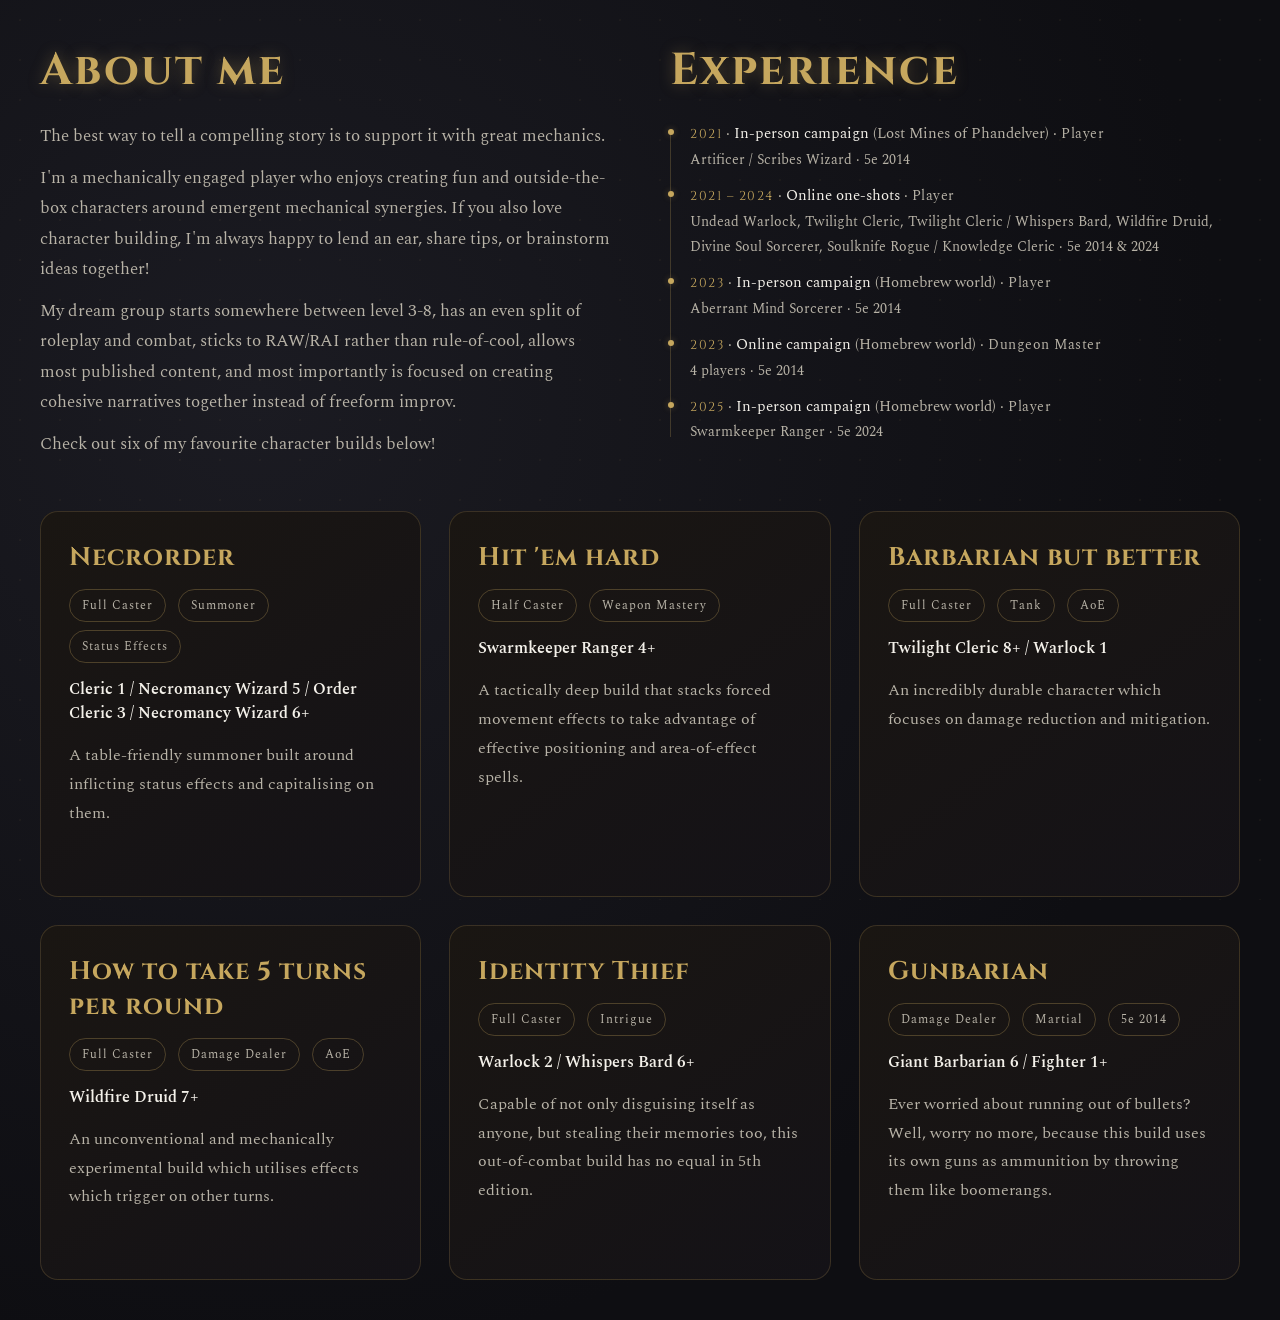
==== commit 59e08092: "add experience" ====
--- a/index.html
+++ b/index.html
@@ -13,481 +13,60 @@
 
 <link href="https://fonts.googleapis.com/css2?family=Cinzel:wght@400;600&family=Spectral:wght@300;400;600&display=swap" rel="stylesheet">
 
-<style>
-:root {
-  --bg-dark: #0e0e12;
-  --parchment: #1a1612;
-  --gold: #c6a75e;
-  --gold-glow: rgba(198,167,94,0.35);
-  --text-main: #f4f1ea;
-  --text-muted: #b8b3a7;
-}
-
-* {
-  margin: 0;
-  padding: 0;
-  box-sizing: border-box;
-}
-
-body {
-  background: radial-gradient(circle at 20% 30%, #1b1b22, #0e0e12 70%);
-  color: var(--text-main);
-  font-family: "Spectral", serif;
-  padding: 40px 40px;
-  overflow-x: hidden;
-}
-
-/* Subtle rune background */
-body::before {
-  content: "";
-  position: fixed;
-  inset: 0;
-  background-image: radial-gradient(rgba(198,167,94,0.05) 1px, transparent 1px);
-  background-size: 40px 40px;
-  animation: drift 60s linear infinite;
-  z-index: 0;
-}
-
-@keyframes drift {
-  from { transform: translateY(0px); }
-  to { transform: translateY(-200px); }
-}
-
-.header {
-  position: relative;
-  z-index: 1;
-  max-width: 900px;
-  margin: 0 auto 40px auto;
-}
-
-.header h1 {
-  font-family: "Cinzel", serif;
-  font-size: 2.8rem;
-  letter-spacing: 2px;
-  color: var(--gold);
-  margin-bottom: 0px;
-  text-shadow: 0 0 15px var(--gold-glow);
-}
-
-.header p {
-  color: var(--text-muted);
-  font-size: 1.05rem;
-  line-height: 1.8;
-  max-width: 700px;
-}
-
-/* GRID */
-
-.grid {
-  position: relative;
-  z-index: 1;
-  display: grid;
-  grid-template-columns: repeat(auto-fill, minmax(320px, 1fr));
-  gap: 28px;
-  max-width: 1300px;
-  margin: 0 auto;
-}
-
-/* CARD */
-
-.card {
-  background: linear-gradient(145deg, #1a1612, #141217);
-  border: 1px solid rgba(198,167,94,0.2);
-  border-radius: 18px;
-  padding: 28px;
-  transition: all 0.4s ease;
-  position: relative;
-  overflow: hidden;
-  cursor: pointer;
-  backdrop-filter: blur(4px);
-}
-
-.card::before {
-  content: "";
-  position: absolute;
-  inset: 0;
-  border-radius: 18px;
-  background: radial-gradient(circle at top left, rgba(198,167,94,0.15), transparent 60%);
-  opacity: 0;
-  transition: opacity 0.4s ease;
-  pointer-events: none;
-}
-
-.card:hover, .card.fullscreen {
-  transform: translateY(-6px) scale(1.02);
-  border-color: var(--gold);
-  box-shadow: 0 10px 40px rgba(0,0,0,0.6);
-}
-
-.card:hover::before, .card.fullscreen::before {
-  opacity: 1;
-}
-
-/* EXPANDED */
-
-.card {
-  background: linear-gradient(145deg, #1a1612, #141217);
-  border: 1px solid rgba(198,167,94,0.2);
-  border-radius: 18px;
-  padding: 28px;
-  transition: transform 0.3s ease, box-shadow 0.3s ease;
-  position: relative;
-  cursor: pointer;
-}
-
-.card:hover, .card.fullscreen {
-  transform: translateY(-6px);
-  box-shadow: 0 10px 40px rgba(0,0,0,0.6);
-}
-
-/* Active expanding state */
-.card.expanding {
-  position: fixed;
-  margin: 0;
-  z-index: 999;
-  border-radius: 18px;
-  transition: 
-    top 0.45s cubic-bezier(.22,.8,.25,1),
-    left 0.45s cubic-bezier(.22,.8,.25,1),
-    width 0.45s cubic-bezier(.22,.8,.25,1),
-    height 0.45s cubic-bezier(.22,.8,.25,1),
-    border-radius 0.3s ease;
-  will-change: top, left, width, height;
-  overflow: hidden;
-}
-.card.fullscreen {
-  overflow-y: auto;
-  border-radius: 18px;
-}
-
-.close-btn {
-  display: none;
-  position: absolute;
-  top: 22px;
-  right: 26px;
-  width: 34px;
-  height: 34px;
-  border: none;
-  background: transparent;
-  color: var(--gold);
-  font-size: 26px;
-  line-height: 34px;
-  text-align: center;
-  cursor: pointer;
-  transition: transform 0.2s ease, opacity 0.2s ease;
-}
-
-.close-btn::before {
-  content: "×";
-}
-
-.card.fullscreen .close-btn {
-  display: block;
-}
-
-.close-btn:hover {
-  transform: scale(1.15);
-  opacity: 0.9;
-}
-
-.card.fullscreen h2 {
-  font-size: 3rem;
-}
-
-.card h2 {
-  font-family: "Cinzel", serif;
-  font-size: 1.6rem;
-  color: var(--gold);
-  margin-bottom: 14px;
-  letter-spacing: 1px;
-  transition: font-size 0.3s ease;
-}
-
-.tags {
-  margin-bottom: 6px;
-}
-
-.tag {
-  display: inline-block;
-  border: 1px solid rgba(198,167,94,0.3);
-  padding: 6px 12px;
-  border-radius: 999px;
-  font-size: 0.75rem;
-  color: var(--text-muted);
-  margin-right: 8px;
-  margin-bottom: 8px;
-  letter-spacing: 1px;
-}
-
-.spread {
-  font-weight: 600;
-  margin-bottom: 16px;
-  color: var(--text-main);
-}
-
-.description {
-  line-height: 1.8;
-  font-size: 1rem;
-  color: var(--text-muted);
-  max-width: 800px;
-}
-
-/* Close button */
-
-.expanded-text {
-  display: block;
-  opacity: 0;
-  line-height: 1.8;
-  font-size: 1rem;
-  color: var(--text-main);
-  margin-top: 20px;
-  transition: opacity 0.3s ease;
-}
-
-.card.fullscreen .expanded-text {
-  opacity: 1;
-}
-
-.card.fullscreen .description {
-  /* opacity: 0; /* optional: fade out original description */
-  transition: opacity 0.3s ease;
-}
-
-.card.expanding {
-  position: fixed;
-  z-index: 999;
-  border-radius: 18px;
-  overflow: hidden;
-  transition: top 0.5s ease, left 0.5s ease, width 0.5s ease, height 0.5s ease, border-radius 0.3s ease;
-}
-
-.expanded-text {
-  opacity: 0;
-  transition: opacity 0.3s ease;
-  height: 0;
-}
-
-.card.fullscreen .expanded-text {
-  opacity: 1;
-  height: auto;
-}
-
-.card.fullscreen .description {
-  /*opacity: 0;*/
-  transition: opacity 0.3s ease;
-}
-
-.card .close-btn {
-  display: none;
-}
-
-.card.fullscreen .close-btn {
-  display: block;
-}
-
-/* Link styling inside cards */
-.card a {
-  color: var(--gold);
-  text-decoration: none;
-  position: relative;
-  /*font-weight: 600;*/
-  transition: color 0.25s ease;
-}
-
-/* Subtle animated underline */
-.card a::after {
-  content: "";
-  position: absolute;
-  left: 0;
-  bottom: 4px; /* controls how far down it is */
-  width: 100%;
-  height: 1px;
-  background: var(--gold);
-  transform: scaleX(0);
-  transform-origin: left;
-  transition: transform 0.25s ease;
-  box-shadow: 0 0 6px var(--gold-glow);
-}
-
-.card a:hover {
-  color: #e7c97a; /* slightly brighter gold */
-}
-
-.card a:hover::after {
-  transform: scaleX(1);
-}
-
-/* Optional: active state */
-.card a:active {
-  opacity: 0.8;
-}
-
-/* Restore indentation for lists in expanded text */
-.expanded-text ul {
-  padding-left: 1.2em; /* standard indentation */
-  list-style-type: disc; /* solid bullet points */
-}
-
-/* Sub-bullet styling */
-.expanded-text ul ul {
-  list-style-type: circle; /* hollow circle */
-}
-
-.card.fullscreen {
-  max-height: calc(100vh - 80px); /* keep card within viewport with margin */
-  padding-right: 5px;     /* optional: avoid content hiding behind scrollbar */
-}
-
-@media (max-width: 400px) {
-  body {
-    padding: 20px;
-  }
-  .grid {
-    grid-template-columns: 1fr; /* single-column layout on small screens */
-    gap: 16px;
-  }
-}
-@media (max-width: 600px) {
-  .header h1 {
-    font-size: 2rem;
-  }
-  .card h2 {
-    font-size: 1.2rem;
-  }
-  .card .description,
-  .card .expanded-text {
-    font-size: 0.9rem;
-  }
-}
-
-.header.blurred, .grid.blurred .card:not(.fullscreen):not(.expanding) {
-  filter: blur(5px);
-  opacity: 0.4;
-  transition: filter 0.35s ease, opacity 0.35s ease, transform 0.35s ease;
-}
-
-.grid.blurred .card:not(.fullscreen):not(.expanding) {
-  transform: scale(0.94);
-}
-
-.card.fullscreen .card-content {
-  overflow-y: auto;
-  max-height: calc(100vh - 80px);
-  padding-right: 20px;
-}
-.scroll-fade {
-  position: absolute;
-  inset: 0;
-  pointer-events: none;
-  opacity: 0;
-}
-
-.card.fullscreen .scroll-fade {
-  opacity: 1;
-}
-
-.scroll-fade::after {
-  content: "";
-  position: absolute;
-  bottom: 0;
-  left: 0;
-  right: 0;
-  height: 60px;
-
-  background: linear-gradient(
-    to bottom,
-    rgba(20,18,23,0),
-    rgba(20,18,23,0.95)
-  );
-}
-.card {
-  padding: 0px;
-  overflow: hidden;
-  overflow-y: hidden;
-}
-.card-content {
-  padding: 28px;
-}
-
-.card-content::-webkit-scrollbar { width: 3px; }
-.card-content::-webkit-scrollbar-track { background: transparent; }
-.card-content::-webkit-scrollbar-thumb {
-  background: rgba(198,167,94,0.6);
-  border-radius: 3px;
-}
-.card-content::-webkit-scrollbar-thumb:hover { background: rgba(198,167,94,0.85); }
-
-body::-webkit-scrollbar { width: 3px; }
-body::-webkit-scrollbar-track { background: #0e0e12; }
-body::-webkit-scrollbar-thumb {
-  background: rgba(198,167,94,0.6);
-  border-radius: 3px;
-}
-body::-webkit-scrollbar-thumb:hover { background: rgba(198,167,94,0.85); }
-
-.expanded-text a {
-  display: inline-block; /* ensures width is well-defined */
-  position: relative;    /* needed for ::after */
-  overflow: visible;     /* prevent clipping from parent overflow */
-  z-index: 1;
-}
-.expanded-text {
-  padding-bottom: 20px;
-}
-.expanded-text {
-  pointer-events: none;
-}
-
-.card.fullscreen .expanded-text {
-  pointer-events: auto;
-}
-
-@media (max-width: 768px) {
-  .card.fullscreen h2 {
-    font-size: 1.6rem;
-    line-height: 1.3;
-  }
-}
-
-.tag {
-  display: inline-block;
-  border: 1px solid rgba(198,167,94,0.3);
-  padding: 6px 12px;
-  border-radius: 999px;
-  font-size: 0.75rem;
-  color: var(--text-muted);
-  margin-right: 8px;
-  margin-bottom: 8px;
-  letter-spacing: 1px;
-  transition: background 0.3s ease, border-color 0.3s ease, color 0.3s ease;
-}
-
-.tag:hover {
-  background: rgba(198,167,94,0.1);
-  border-color: rgba(198,167,94,0.5);
-  color: var(--text-main);
-}
-
-.header p {
-  margin-top: .7em;
-}
-</style>
+  <link rel="stylesheet" href="style.css">
 </head>
 <body>
-
-<div class="header">
-  <h1>About me</h1>
-  <p>The best way to tell a compelling story is to support it with great mechanics.</p>
-  <p>
-    I'm a mechanically engaged player who enjoys creating fun and outside-the-box characters around emergent mechanical synergies.
-    If you also love character building, I'm always happy to lend an ear, share tips, or brainstorm ideas together!
-  </p>
-  <p>
-    My dream group starts between level 3 to 8, has an even split of roleplay and combat, sticks to RAW/RAI rather than rule-of-cool, allows most published content, and most importantly is focused on creating cohesive narratives together instead of freeform improv.
-  </p>
-  <p>Check out six of my favourite character builds below!</p>
+<div class="header-sections">
+  <div class="header-section">
+    <h1>About me</h1>
+    <p>The best way to tell a compelling story is to support it with great mechanics.</p>
+    <p>I'm a mechanically engaged player who enjoys creating fun and outside-the-box characters around emergent mechanical synergies. If you also love character building, I'm always happy to lend an ear, share tips, or brainstorm ideas together!</p>
+    <p>My dream group starts somewhere between level 3-8, has an even split of roleplay and combat, sticks to RAW/RAI rather than rule-of-cool, allows most published content, and most importantly is focused on creating cohesive narratives together instead of freeform improv.</p>
+    <p>Check out six of my favourite character builds below!</p>
+  </div>
+
+  <div class="header-section">
+    <h1>Experience</h1>
+    <div class="timeline">
+
+    <div class="timeline-entry">
+      <div class="timeline-desc">
+        <span class="timeline-date">2021</span> · <span class="timeline-title">In-person campaign</span> <span class="timeline-subtitle">(Lost Mines of Phandelver)</span> · <span class="timeline-role">Player</span><br>
+        <span class="timeline-classes">Artificer / Scribes Wizard · 5e 2014</span>
+      </div>
+    </div>
+
+    <div class="timeline-entry">
+      <div class="timeline-desc">
+        <span class="timeline-date">2021 – 2024</span> · <span class="timeline-title">Online one-shots</span> · <span class="timeline-role">Player</span><br>
+        <span class="timeline-classes">Undead Warlock, Twilight Cleric, Twilight Cleric / Whispers Bard, Wildfire Druid, Divine Soul Sorcerer, Soulknife Rogue / Knowledge Cleric · 5e 2014 & 2024</span>
+      </div>
+    </div>
+
+    <div class="timeline-entry">
+      <div class="timeline-desc">
+        <span class="timeline-date">2023</span> · <span class="timeline-title">In-person campaign</span> <span class="timeline-subtitle">(Homebrew world)</span> · <span class="timeline-role">Player</span><br>
+        <span class="timeline-classes">Aberrant Mind Sorcerer · 5e 2014</span>
+      </div>
+    </div>
+
+    <div class="timeline-entry">
+      <div class="timeline-desc">
+        <span class="timeline-date">2023</span> · <span class="timeline-title">Online campaign</span> <span class="timeline-subtitle">(Homebrew world)</span> · <span class="timeline-role">Dungeon Master</span><br>
+        <span class="timeline-classes">4 players · 5e 2014</span>
+      </div>
+    </div>
+
+    <div class="timeline-entry">
+      <div class="timeline-desc">
+        <span class="timeline-date">2025</span> · <span class="timeline-title">In-person campaign</span> <span class="timeline-subtitle">(Homebrew world)</span> · <span class="timeline-role">Player</span><br>
+        <span class="timeline-classes">Swarmkeeper Ranger · 5e 2024</span>
+      </div>
+    </div>
+
+    </div>
+  </div>
 </div>
-
 <div class="grid">
   <div class="card" id="necrorder">
     <div class="card-content">
@@ -783,173 +362,6 @@
   </div>
 
 </div>
-<script>
-  // On load, convert ?p=necrorder to a clean /necrorder in the address bar
-  const params = new URLSearchParams(window.location.search);
-  const pathCard = params.get('p');
-  if (pathCard) {
-    history.replaceState(null, '', '/' + pathCard);
-  }
-
-  const header = document.querySelector(".header");
-  const grid = document.querySelector(".grid");
-  const cards = document.querySelectorAll(".card");
-  const MARGIN = window.innerWidth < 500 ? 10 : 40;
-
-  cards.forEach(card => {
-    const closeBtn = card.querySelector(".close-btn");
-
-  card.addEventListener("click", (e) => {
-    //if (e.currentTarget !== e.target) return;
-    if (card.classList.contains("fullscreen")) return;
-    history.pushState(null, '', '/' + card.id);
-    expandCard(card);
-  });
-
-    // Close button
-    closeBtn.addEventListener("click", (e) => {
-      e.stopPropagation();
-      history.pushState(null, '', '/');
-      collapseCard(card);
-    });
-  });
-
-let isAnimating = false; // block rapid clicks
-
-function expandCard(card) {
-  if (isAnimating || card.classList.contains("fullscreen")) return;
-  isAnimating = true;
-
-  // Remove any existing placeholders
-  document.querySelectorAll('.card-placeholder').forEach(p => p.remove());
-
-  const rect = card.getBoundingClientRect();
-
-  // Create placeholder
-  const placeholder = document.createElement("div");
-  placeholder.style.width = rect.width + "px";
-  placeholder.style.height = rect.height + "px";
-  placeholder.classList.add("card-placeholder");
-  card.parentNode.insertBefore(placeholder, card);
-  card.dataset.placeholderId = Date.now();
-  placeholder.dataset.id = card.dataset.placeholderId;
-
-  // Save original size
-  card.dataset.originalWidth = rect.width;
-  card.dataset.originalHeight = rect.height;
-
-  // Move card to fixed position
-  card.style.position = "fixed";
-  card.style.top = rect.top + "px";
-  card.style.left = rect.left + "px";
-  card.style.width = rect.width + "px";
-  card.style.height = rect.height + "px";
-
-  card.classList.add("expanding");
-  header.classList.add("blurred");
-  grid.classList.add("blurred");
-  document.body.style.overflow = "hidden";
-
-  card.getBoundingClientRect(); // force reflow
-
-  requestAnimationFrame(() => {
-    card.style.top = "40px";
-    card.style.left = "40px";
-    card.style.width = `calc(100vw - 80px)`;
-    card.style.height = `calc(100vh - 80px)`;
-  });
-
-  const onTransitionEnd = (e) => {
-    if (["top","left","width","height"].includes(e.propertyName)) {
-      card.classList.add("fullscreen");
-      card.removeEventListener("transitionend", onTransitionEnd);
-      isAnimating = false;
-    }
-  };
-
-  card.addEventListener("transitionend", onTransitionEnd);
-}
-
-function collapseCard(card) {
-  if (!card.classList.contains("fullscreen") && !card.classList.contains("expanding")) return;
-
-  grid.classList.remove("blurred");
-  header.classList.remove("blurred");
-  card.classList.remove("fullscreen");
-
-  card.scrollTop = 0;
-
-  const placeholder = document.querySelector(
-    `.card-placeholder[data-id="${card.dataset.placeholderId}"]`
-  );
-
-  // If placeholder is gone for some reason, just reset style and return
-  if (!placeholder) {
-    card.classList.remove("expanding");
-    card.removeAttribute("style");
-    document.body.style.overflow = "";
-    return;
-  }
-
-  const rect = placeholder.getBoundingClientRect();
-
-  requestAnimationFrame(() => {
-    card.style.top = rect.top + "px";
-    card.style.left = rect.left + "px";
-    card.style.width = rect.width + "px";
-    card.style.height = rect.height + "px";
-  });
-
-  const onTransitionEnd = (e) => {
-    if (["top","left","width","height"].includes(e.propertyName)) {
-      card.classList.remove("expanding");
-      card.removeAttribute("style");
-      document.body.style.overflow = "";
-      placeholder.remove();
-      card.removeEventListener("transitionend", onTransitionEnd);
-    }
-  };
-
-  card.addEventListener("transitionend", onTransitionEnd);
-}
-
-  document.addEventListener("click", (e) => {
-    const expandedCard = document.querySelector(".card.fullscreen");
-    if (!expandedCard) return;
-
-    // If clicking a link, do nothing
-    if (e.target.closest("a")) return;
-
-    // If click is NOT inside the expanded card
-    if (!expandedCard.contains(e.target)) {
-      collapseCard(expandedCard);
-    }
-  });
-
-  document.addEventListener("keydown", (e) => {
-    if (e.key === "Escape") {
-      const expandedCard = document.querySelector(".card.fullscreen");
-      if (expandedCard) {
-        collapseCard(expandedCard);
-      }
-    }
-  });
-
-  window.addEventListener('popstate', () => {
-    const id = window.location.pathname.slice(1);
-    const currentlyOpen = document.querySelector('.card.fullscreen, .card.expanding');
-    if (currentlyOpen) collapseCard(currentlyOpen);
-    if (id) {
-      const target = document.getElementById(id);
-      if (target) setTimeout(() => expandCard(target), 500);
-    }
-  });
-
-  const initialSlug = pathCard || window.location.pathname.slice(1);
-  if (initialSlug) {
-    const target = document.getElementById(initialSlug);
-    if (target) expandCard(target);
-  }
-</script>
+<script src="script.js"></script>
 </body>
 </html>
--- a/style.css
+++ b/style.css
@@ -0,0 +1,559 @@
+:root {
+  --bg-dark: #0e0e12;
+  --parchment: #1a1612;
+  --gold: #c6a75e;
+  --gold-glow: rgba(198,167,94,0.35);
+  --text-main: #f4f1ea;
+  --text-muted: #b8b3a7;
+}
+
+* {
+  margin: 0;
+  padding: 0;
+  box-sizing: border-box;
+}
+
+body {
+  background: radial-gradient(circle at 20% 30%, #1b1b22, #0e0e12 70%);
+  color: var(--text-main);
+  font-family: "Spectral", serif;
+  padding: 40px 40px;
+  overflow-x: hidden;
+}
+
+/* Subtle rune background */
+body::before {
+  content: "";
+  position: fixed;
+  inset: 0;
+  background-image: radial-gradient(rgba(198,167,94,0.05) 1px, transparent 1px);
+  background-size: 40px 40px;
+  animation: drift 60s linear infinite;
+  z-index: 0;
+}
+
+@keyframes drift {
+  from { transform: translateY(0px); }
+  to { transform: translateY(-200px); }
+}
+
+.header {
+  position: relative;
+  z-index: 1;
+  max-width: 900px;
+  margin: 0 auto 40px auto;
+}
+
+.header h1 {
+  font-family: "Cinzel", serif;
+  font-size: 2.8rem;
+  letter-spacing: 2px;
+  color: var(--gold);
+  margin-bottom: 0px;
+  text-shadow: 0 0 15px var(--gold-glow);
+}
+
+.header p {
+  color: var(--text-muted);
+  font-size: 1.05rem;
+  line-height: 1.8;
+  max-width: 700px;
+}
+
+/* GRID */
+
+.grid {
+  position: relative;
+  z-index: 1;
+  display: grid;
+  grid-template-columns: repeat(auto-fill, minmax(320px, 1fr));
+  gap: 28px;
+  max-width: 1300px;
+  margin: 0 auto;
+}
+
+/* CARD */
+
+.card {
+  background: linear-gradient(145deg, #1a1612, #141217);
+  border: 1px solid rgba(198,167,94,0.2);
+  border-radius: 18px;
+  padding: 28px;
+  transition: all 0.4s ease;
+  position: relative;
+  overflow: hidden;
+  cursor: pointer;
+  backdrop-filter: blur(4px);
+}
+
+.card::before {
+  content: "";
+  position: absolute;
+  inset: 0;
+  border-radius: 18px;
+  background: radial-gradient(circle at top left, rgba(198,167,94,0.15), transparent 60%);
+  opacity: 0;
+  transition: opacity 0.4s ease;
+  pointer-events: none;
+}
+
+.card:hover, .card.fullscreen {
+  transform: translateY(-6px) scale(1.02);
+  border-color: var(--gold);
+  box-shadow: 0 10px 40px rgba(0,0,0,0.6);
+}
+
+.card:hover::before, .card.fullscreen::before {
+  opacity: 1;
+}
+
+/* EXPANDED */
+
+.card {
+  background: linear-gradient(145deg, #1a1612, #141217);
+  border: 1px solid rgba(198,167,94,0.2);
+  border-radius: 18px;
+  padding: 28px;
+  transition: transform 0.3s ease, box-shadow 0.3s ease;
+  position: relative;
+  cursor: pointer;
+}
+
+.card:hover, .card.fullscreen {
+  transform: translateY(-6px);
+  box-shadow: 0 10px 40px rgba(0,0,0,0.6);
+}
+
+/* Active expanding state */
+.card.expanding {
+  position: fixed;
+  margin: 0;
+  z-index: 999;
+  border-radius: 18px;
+  transition: 
+    top 0.45s cubic-bezier(.22,.8,.25,1),
+    left 0.45s cubic-bezier(.22,.8,.25,1),
+    width 0.45s cubic-bezier(.22,.8,.25,1),
+    height 0.45s cubic-bezier(.22,.8,.25,1),
+    border-radius 0.3s ease;
+  will-change: top, left, width, height;
+  overflow: hidden;
+}
+.card.fullscreen {
+  overflow-y: auto;
+  border-radius: 18px;
+}
+
+.close-btn {
+  display: none;
+  position: absolute;
+  top: 22px;
+  right: 26px;
+  width: 34px;
+  height: 34px;
+  border: none;
+  background: transparent;
+  color: var(--gold);
+  font-size: 26px;
+  line-height: 34px;
+  text-align: center;
+  cursor: pointer;
+  transition: transform 0.2s ease, opacity 0.2s ease;
+}
+
+.close-btn::before {
+  content: "×";
+}
+
+.card.fullscreen .close-btn {
+  display: block;
+}
+
+.close-btn:hover {
+  transform: scale(1.15);
+  opacity: 0.9;
+}
+
+.card.fullscreen h2 {
+  font-size: 3rem;
+}
+
+.card h2 {
+  font-family: "Cinzel", serif;
+  font-size: 1.6rem;
+  color: var(--gold);
+  margin-bottom: 14px;
+  letter-spacing: 1px;
+  transition: font-size 0.3s ease;
+}
+
+.tags {
+  margin-bottom: 6px;
+}
+
+.tag {
+  display: inline-block;
+  border: 1px solid rgba(198,167,94,0.3);
+  padding: 6px 12px;
+  border-radius: 999px;
+  font-size: 0.75rem;
+  color: var(--text-muted);
+  margin-right: 8px;
+  margin-bottom: 8px;
+  letter-spacing: 1px;
+}
+
+.spread {
+  font-weight: 600;
+  margin-bottom: 16px;
+  color: var(--text-main);
+}
+
+.description {
+  line-height: 1.8;
+  font-size: 1rem;
+  color: var(--text-muted);
+  max-width: 800px;
+}
+
+/* Close button */
+
+.expanded-text {
+  display: block;
+  opacity: 0;
+  line-height: 1.8;
+  font-size: 1rem;
+  color: var(--text-main);
+  margin-top: 20px;
+  transition: opacity 0.3s ease;
+}
+
+.card.fullscreen .expanded-text {
+  opacity: 1;
+}
+
+.card.fullscreen .description {
+  /* opacity: 0; /* optional: fade out original description */
+  transition: opacity 0.3s ease;
+}
+
+.card.expanding {
+  position: fixed;
+  z-index: 999;
+  border-radius: 18px;
+  overflow: hidden;
+  transition: top 0.5s ease, left 0.5s ease, width 0.5s ease, height 0.5s ease, border-radius 0.3s ease;
+}
+
+.expanded-text {
+  opacity: 0;
+  transition: opacity 0.3s ease;
+  height: 0;
+}
+
+.card.fullscreen .expanded-text {
+  opacity: 1;
+  height: auto;
+}
+
+.card.fullscreen .description {
+  /*opacity: 0;*/
+  transition: opacity 0.3s ease;
+}
+
+.card .close-btn {
+  display: none;
+}
+
+.card.fullscreen .close-btn {
+  display: block;
+}
+
+/* Link styling inside cards */
+.card a {
+  color: var(--gold);
+  text-decoration: none;
+  position: relative;
+  /*font-weight: 600;*/
+  transition: color 0.25s ease;
+}
+
+/* Subtle animated underline */
+.card a::after {
+  content: "";
+  position: absolute;
+  left: 0;
+  bottom: 4px; /* controls how far down it is */
+  width: 100%;
+  height: 1px;
+  background: var(--gold);
+  transform: scaleX(0);
+  transform-origin: left;
+  transition: transform 0.25s ease;
+  box-shadow: 0 0 6px var(--gold-glow);
+}
+
+.card a:hover {
+  color: #e7c97a; /* slightly brighter gold */
+}
+
+.card a:hover::after {
+  transform: scaleX(1);
+}
+
+/* Optional: active state */
+.card a:active {
+  opacity: 0.8;
+}
+
+/* Restore indentation for lists in expanded text */
+.expanded-text ul {
+  padding-left: 1.2em; /* standard indentation */
+  list-style-type: disc; /* solid bullet points */
+}
+
+/* Sub-bullet styling */
+.expanded-text ul ul {
+  list-style-type: circle; /* hollow circle */
+}
+
+.card.fullscreen {
+  max-height: calc(100vh - 80px); /* keep card within viewport with margin */
+  padding-right: 5px;     /* optional: avoid content hiding behind scrollbar */
+}
+
+@media (max-width: 400px) {
+  body {
+    padding: 20px;
+  }
+  .grid {
+    grid-template-columns: 1fr; /* single-column layout on small screens */
+    gap: 16px;
+  }
+}
+@media (max-width: 600px) {
+  .header h1 {
+    font-size: 2rem;
+  }
+  .card h2 {
+    font-size: 1.2rem;
+  }
+  .card .description,
+  .card .expanded-text {
+    font-size: 0.9rem;
+  }
+}
+
+.header.blurred, .grid.blurred .card:not(.fullscreen):not(.expanding) {
+  filter: blur(5px);
+  opacity: 0.4;
+  transition: filter 0.35s ease, opacity 0.35s ease, transform 0.35s ease;
+}
+
+.grid.blurred .card:not(.fullscreen):not(.expanding) {
+  transform: scale(0.94);
+}
+
+.card.fullscreen .card-content {
+  overflow-y: auto;
+  max-height: calc(100vh - 80px);
+  padding-right: 20px;
+}
+.scroll-fade {
+  position: absolute;
+  inset: 0;
+  pointer-events: none;
+  opacity: 0;
+}
+
+.card.fullscreen .scroll-fade {
+  opacity: 1;
+}
+
+.scroll-fade::after {
+  content: "";
+  position: absolute;
+  bottom: 0;
+  left: 0;
+  right: 0;
+  height: 60px;
+
+  background: linear-gradient(
+    to bottom,
+    rgba(20,18,23,0),
+    rgba(20,18,23,0.95)
+  );
+}
+.card {
+  padding: 0px;
+  overflow: hidden;
+  overflow-y: hidden;
+}
+.card-content {
+  padding: 28px;
+}
+
+.card-content::-webkit-scrollbar { width: 3px; }
+.card-content::-webkit-scrollbar-track { background: transparent; }
+.card-content::-webkit-scrollbar-thumb {
+  background: rgba(198,167,94,0.6);
+  border-radius: 3px;
+}
+.card-content::-webkit-scrollbar-thumb:hover { background: rgba(198,167,94,0.85); }
+
+body::-webkit-scrollbar { width: 3px; }
+body::-webkit-scrollbar-track { background: #0e0e12; }
+body::-webkit-scrollbar-thumb {
+  background: rgba(198,167,94,0.6);
+  border-radius: 3px;
+}
+body::-webkit-scrollbar-thumb:hover { background: rgba(198,167,94,0.85); }
+
+.expanded-text a {
+  display: inline-block; /* ensures width is well-defined */
+  position: relative;    /* needed for ::after */
+  overflow: visible;     /* prevent clipping from parent overflow */
+  z-index: 1;
+}
+.expanded-text {
+  padding-bottom: 20px;
+}
+.expanded-text {
+  pointer-events: none;
+}
+
+.card.fullscreen .expanded-text {
+  pointer-events: auto;
+}
+
+@media (max-width: 768px) {
+  .card.fullscreen h2 {
+    font-size: 1.6rem;
+    line-height: 1.3;
+  }
+}
+
+.tag {
+  display: inline-block;
+  border: 1px solid rgba(198,167,94,0.3);
+  padding: 6px 12px;
+  border-radius: 999px;
+  font-size: 0.75rem;
+  color: var(--text-muted);
+  margin-right: 8px;
+  margin-bottom: 8px;
+  letter-spacing: 1px;
+  transition: background 0.3s ease, border-color 0.3s ease, color 0.3s ease;
+}
+
+.tag:hover {
+  background: rgba(198,167,94,0.1);
+  border-color: rgba(198,167,94,0.5);
+  color: var(--text-main);
+}
+
+.header p {
+  margin-top: .7em;
+}
+
+.header-sections {
+  display: flex;
+  gap: 60px;
+  max-width: 1300px;
+  margin: 0 auto 40px auto;
+}
+
+.header-section {
+  flex: 1;
+}
+
+.header-section h1 {
+  font-family: "Cinzel", serif;
+  font-size: 2.8rem;
+  letter-spacing: 2px;
+  color: var(--gold);
+  margin-bottom: 20px;
+  text-shadow: 0 0 15px var(--gold-glow);
+}
+
+.header-section p {
+  color: var(--text-muted);
+  font-size: 1.05rem;
+  line-height: 1.8;
+  margin-bottom: 12px;
+}
+
+.timeline {
+  position: relative;
+  padding-left: 20px;
+}
+
+.timeline::before {
+  content: "";
+  position: absolute;
+  left: 0;
+  top: 8px;
+  bottom: 8px;
+  width: 1px;
+  background: rgba(198,167,94,0.25);
+}
+
+.timeline-entry {
+  position: relative;
+  margin-bottom: 10px;
+}
+
+.timeline-entry:last-child {
+  margin-bottom: 0;
+}
+
+.timeline-entry::before {
+  content: "";
+  position: absolute;
+  left: -22.5px;
+  top: 8px;
+  width: 6px;
+  height: 6px;
+  border-radius: 50%;
+  background: var(--gold);
+  box-shadow: 0 0 6px var(--gold-glow);
+}
+
+.timeline-date {
+  font-family: "Cinzel", serif;
+  font-size: 0.8rem;
+  letter-spacing: 1.5px;
+  color: var(--gold);
+}
+
+.timeline-desc {
+  color: var(--text-muted);
+  font-size: 0.95rem;
+  line-height: 1.7;
+}
+
+@media (max-width: 700px) {
+  .header-sections {
+    flex-direction: column;
+    gap: 40px;
+  }
+}
+
+.timeline-title {
+  color: var(--text-main);
+}
+
+.timeline-subtitle {
+  color: var(--text-muted);
+}
+
+.timeline-role {
+  color: var(--text-muted);
+  font-size: 0.85rem;
+  letter-spacing: 0.5px;
+}
+
+.timeline-classes {
+  color: var(--text-muted);
+  font-size: 0.9rem;
+}
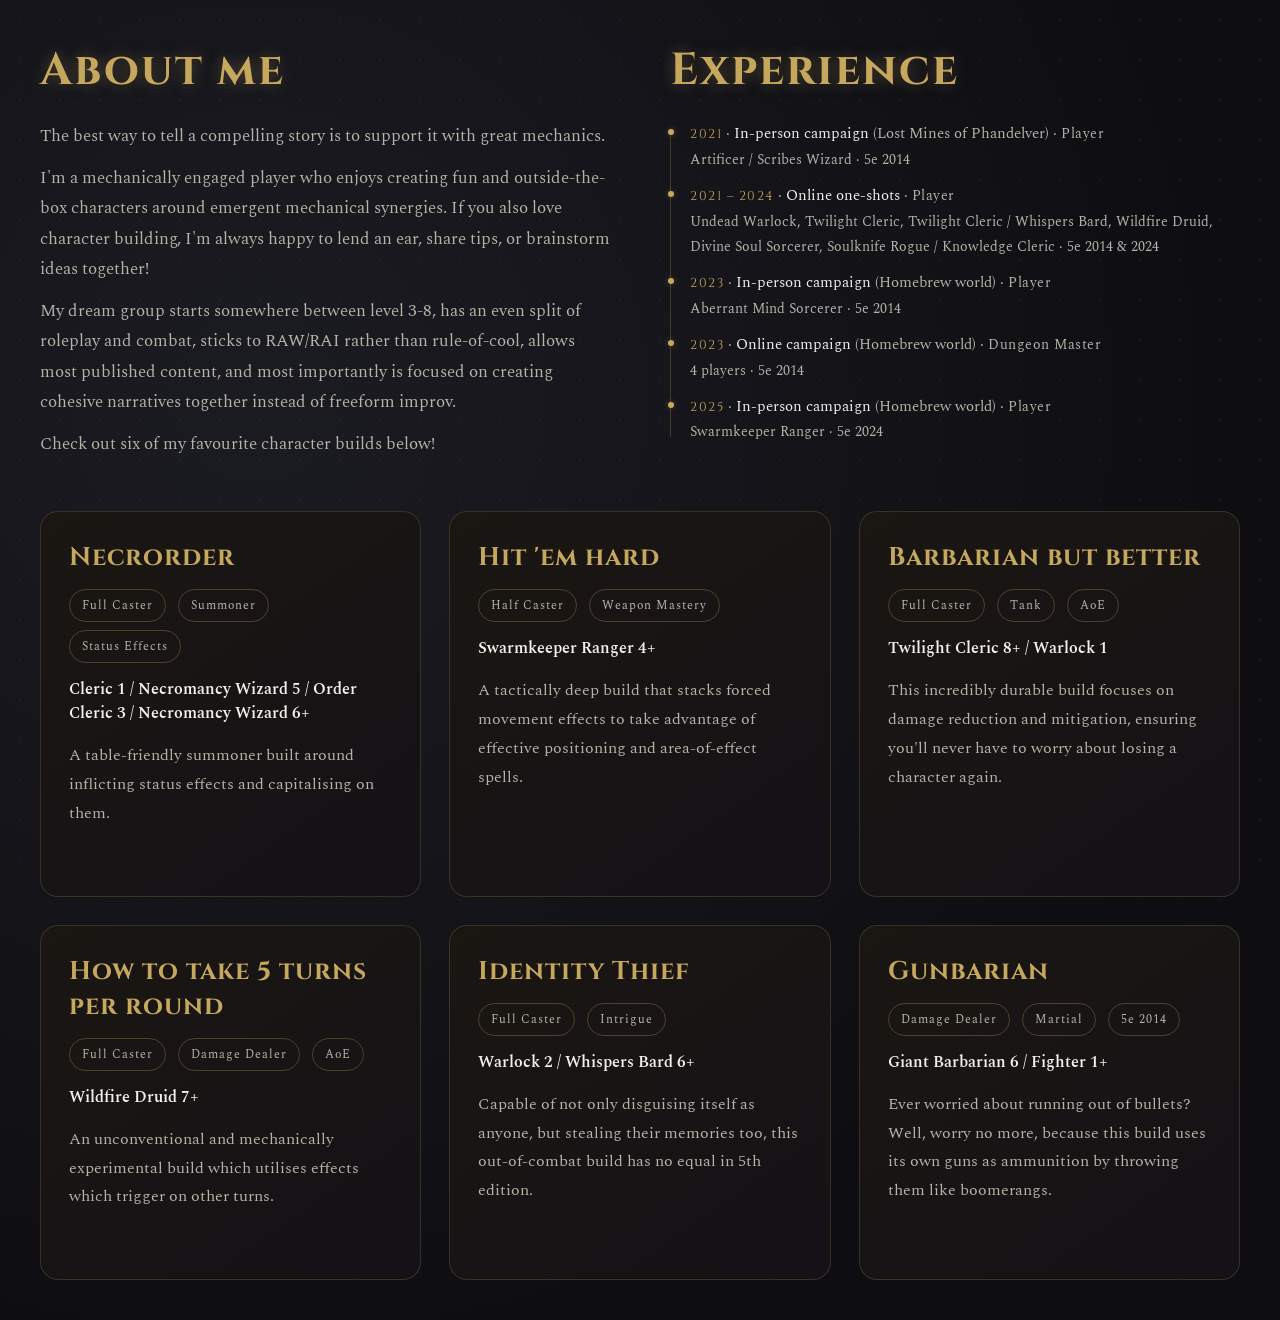
==== commit b496e357: "Add files via upload" ====
--- a/index.html
+++ b/index.html
@@ -198,7 +198,7 @@
       </div>
       <div class="spread">Twilight Cleric 8+ / Warlock 1</div>
       <div class="description">
-        An incredibly durable character which focuses on damage reduction and mitigation.
+        This incredibly durable build focuses on damage reduction and mitigation, ensuring you'll never have to worry about losing a character again.
       </div>
       <div class="expanded-text">
         <p><b>Species:</b> <a href="https://5e.tools/races.html#shadar-kai_mpmm" target="_blank" rel="noopener noreferrer">Shadar-Kai</a></p>
--- a/style.css
+++ b/style.css
@@ -344,7 +344,7 @@
   }
 }
 
-.header.blurred, .grid.blurred .card:not(.fullscreen):not(.expanding) {
+.header-sections.blurred, .grid.blurred .card:not(.fullscreen):not(.expanding) {
   filter: blur(5px);
   opacity: 0.4;
   transition: filter 0.35s ease, opacity 0.35s ease, transform 0.35s ease;
@@ -556,4 +556,36 @@
 .timeline-classes {
   color: var(--text-muted);
   font-size: 0.9rem;
+}
+
+@keyframes icon-pulse {
+  0%   { transform: scale(1.1); }
+  50%  { transform: scale(1.3); }
+  100% { transform: scale(1.1); }
+}
+
+.card.icon-pulsing::after {
+  animation: icon-pulse 1s ease-in-out infinite;
+}
+
+.card::after {
+  content: "";
+  position: absolute;
+  bottom: 14px;
+  right: 18px;
+  width: 32px;
+  height: 32px;
+  pointer-events: none;
+  background-image: url("data:image/svg+xml,%3Csvg xmlns='http://www.w3.org/2000/svg' width='24' height='24' viewBox='0 0 24 24' fill='none' stroke='%23c6a75e' stroke-width='1' stroke-linecap='round' stroke-linejoin='round'%3E%3Cpath d='m15 15 6 6'/%3E%3Cpath d='m15 9 6-6'/%3E%3Cpath d='M21 16v5h-5'/%3E%3Cpath d='M21 8V3h-5'/%3E%3Cpath d='M3 16v5h5'/%3E%3Cpath d='m3 21 6-6'/%3E%3Cpath d='M3 8V3h5'/%3E%3Cpath d='M9 9 3 3'/%3E%3C/svg%3E");
+  background-size: contain;
+  background-repeat: no-repeat;
+  opacity: var(--icon-opacity, 0);
+  transform: scale(var(--icon-scale, 1));
+  transition: var(--icon-transition, opacity 0.2s ease, transform 0.2s ease);
+}
+
+
+.card.fullscreen::after,
+.card.expanding::after {
+  opacity: 0;
 }
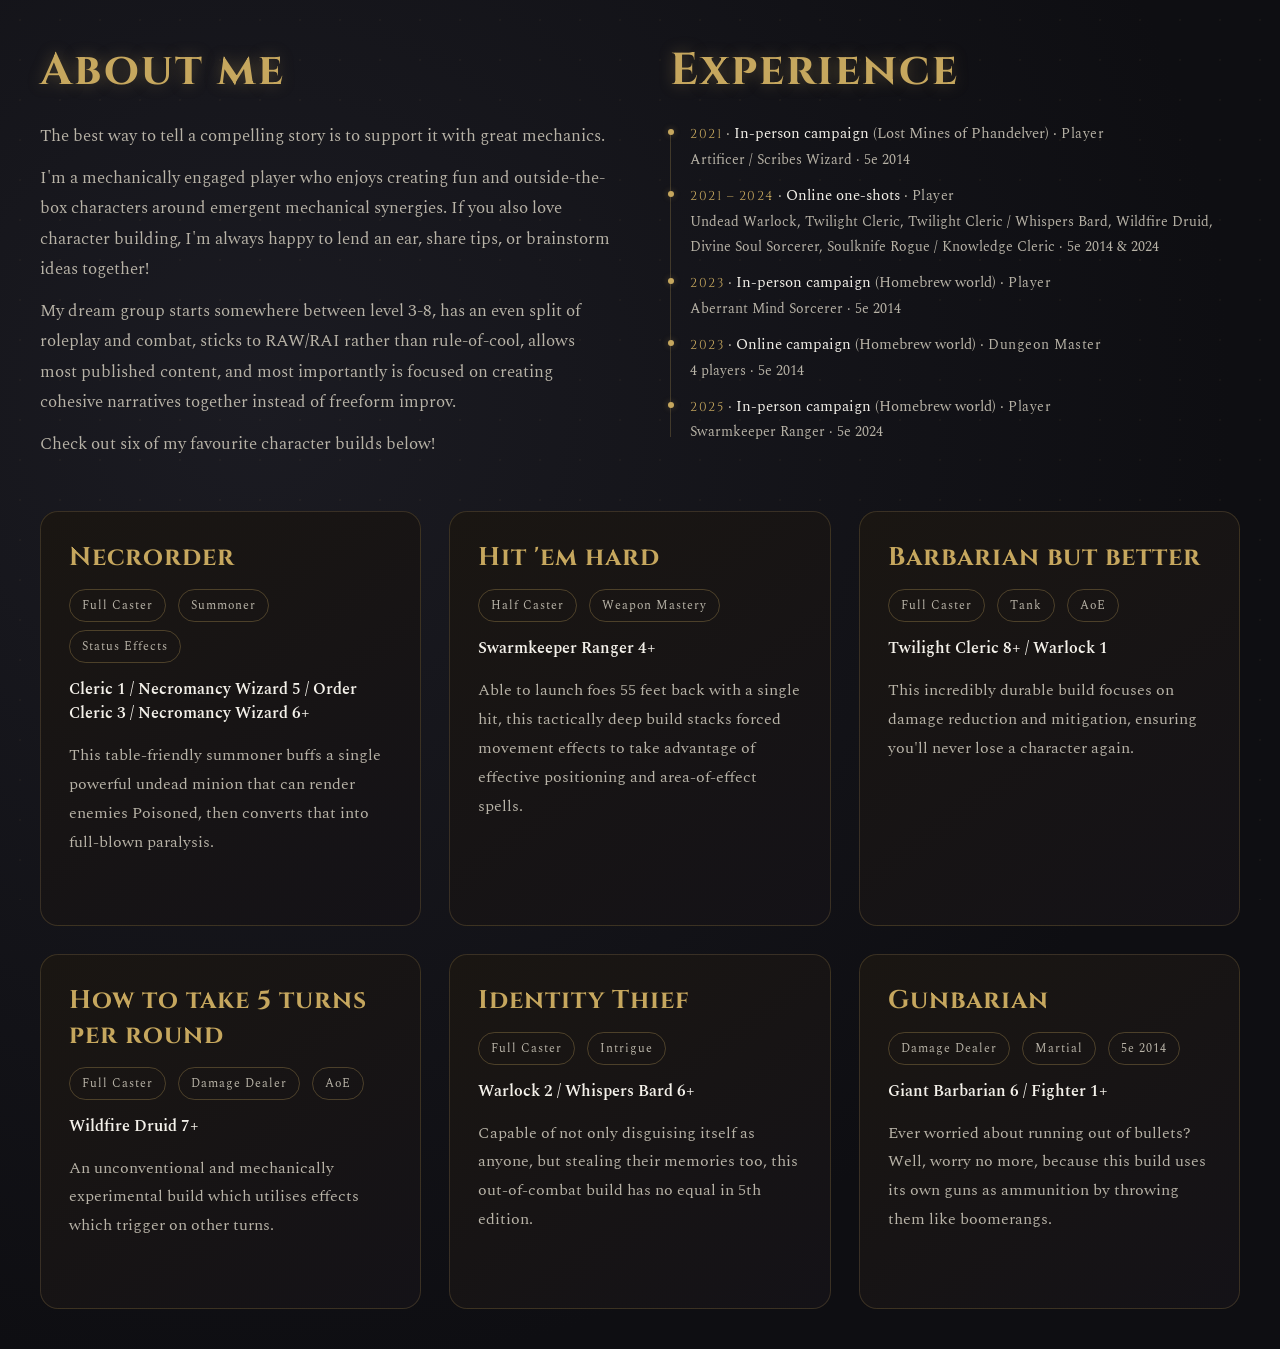
==== commit 6a34e2a4: "Add files via upload" ====
--- a/index.html
+++ b/index.html
@@ -79,7 +79,7 @@
       </div>
       <div class="spread">Cleric 1 / Necromancy Wizard 5 / Order Cleric 3 / Necromancy Wizard 6+</div>
       <div class="description">
-        A table-friendly summoner built around inflicting status effects and capitalising on them.
+        This table-friendly summoner buffs a single powerful undead minion that can render enemies Poisoned, then converts that into full-blown paralysis.
       </div>
       <div class="expanded-text">
         <p><b>Species:</b> <a href="https://5e.tools/races.html#kobold_mpmm" target="_blank" rel="noopener noreferrer">Kobold</a></p>
@@ -142,7 +142,7 @@
       </div>
       <div class="spread">Swarmkeeper Ranger 4+</div>
       <div class="description">
-        A tactically deep build that stacks forced movement effects to take advantage of effective positioning and area-of-effect spells.
+        Able to launch foes 55 feet back with a single hit, this tactically deep build stacks forced movement effects to take advantage of effective positioning and area-of-effect spells.
       </div>
       <div class="expanded-text">
         <p><b>Species:</b> <a href="https://5e.tools/races.html#minotaur_mpmm" target="_blank" rel="noopener noreferrer">Minotaur</a></p>
@@ -198,7 +198,7 @@
       </div>
       <div class="spread">Twilight Cleric 8+ / Warlock 1</div>
       <div class="description">
-        This incredibly durable build focuses on damage reduction and mitigation, ensuring you'll never have to worry about losing a character again.
+        This incredibly durable build focuses on damage reduction and mitigation, ensuring you'll never lose a character again.
       </div>
       <div class="expanded-text">
         <p><b>Species:</b> <a href="https://5e.tools/races.html#shadar-kai_mpmm" target="_blank" rel="noopener noreferrer">Shadar-Kai</a></p>
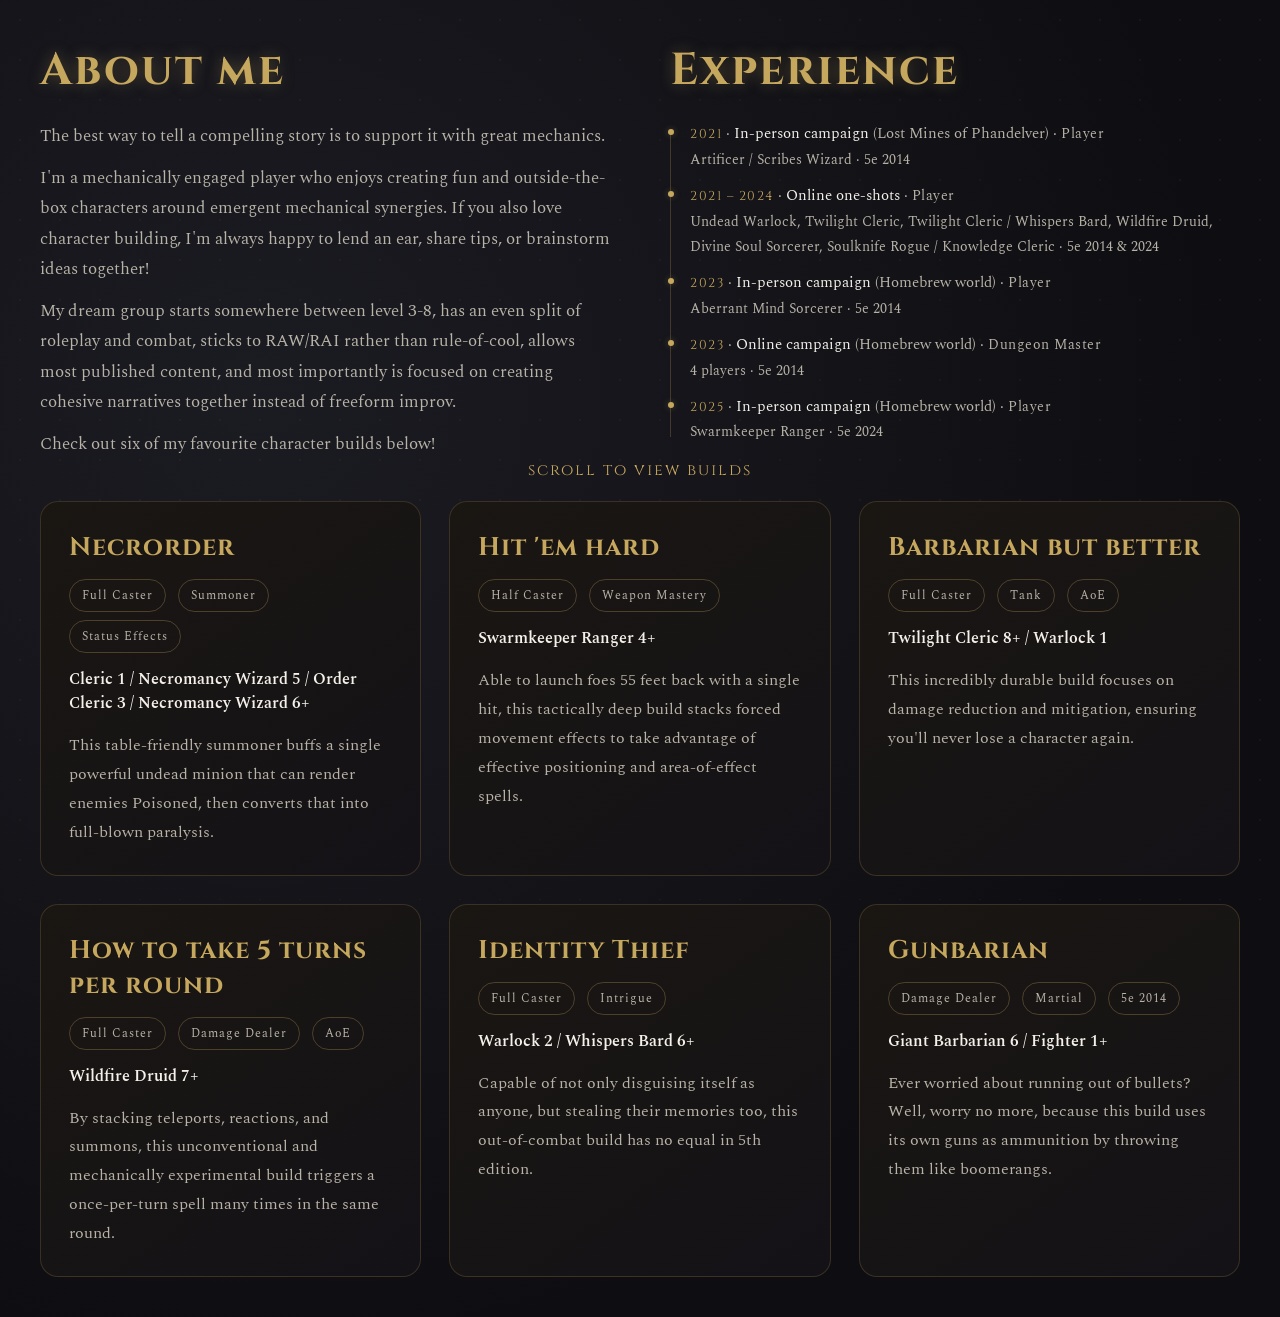
==== commit 004c0000: "Add files via upload" ====
--- a/index.html
+++ b/index.html
@@ -67,6 +67,7 @@
     </div>
   </div>
 </div>
+<div class="scroll-hint">scroll to view builds</div>
 <div class="grid">
   <div class="card" id="necrorder">
     <div class="card-content">
@@ -238,7 +239,7 @@
       </div>
       <div class="spread">Wildfire Druid 7+</div>
       <div class="description">
-        An unconventional and mechanically experimental build which utilises effects which trigger on other turns.
+        By stacking teleports, reactions, and summons, this unconventional and mechanically experimental build triggers a once-per-turn spell many times in the same round.
       </div>
       <div class="expanded-text">
           <p><b>Species:</b> <a href="https://5e.tools/races.html#simic%20hybrid_ggr" target="_blank" rel="noopener noreferrer">Simic Hybrid</a></p>
--- a/style.css
+++ b/style.css
@@ -460,7 +460,7 @@
   display: flex;
   gap: 60px;
   max-width: 1300px;
-  margin: 0 auto 40px auto;
+  margin: 0 auto 0px auto;
 }
 
 .header-section {
@@ -480,7 +480,7 @@
   color: var(--text-muted);
   font-size: 1.05rem;
   line-height: 1.8;
-  margin-bottom: 12px;
+  margin-top: 12px;
 }
 
 .timeline {
@@ -588,4 +588,33 @@
 .card.fullscreen::after,
 .card.expanding::after {
   opacity: 0;
+}
+
+@keyframes scroll-hint-pulse {
+  0%, 100% { opacity: 0.6; transform: translateY(0);   text-shadow: 0 0 10px var(--gold-glow); }
+  50%       { opacity: 1;   transform: translateY(3px); text-shadow: 0 0 20px var(--gold), 0 0 40px var(--gold-glow); }
+}
+
+.scroll-hint {
+  text-align: center;
+  color: var(--gold);
+  font-family: "Cinzel", serif;
+  font-size: 1rem;
+  letter-spacing: 2px;
+  pointer-events: none;
+  animation: scroll-hint-pulse 1.8s ease-in-out infinite;
+  transition: opacity 0.6s ease;
+  margin: 0 auto 20px auto;
+  position: relative;
+  z-index: 1;
+}
+
+.scroll-hint.hidden {
+  opacity: 0 !important;
+  animation: none;
+}
+
+.card.card:not(.fullscreen):not(.expanding) .expanded-text {
+  padding-bottom: 0px;
+  margin-top: 0px; /* these both defaulted to 20px and made cards too big */
 }
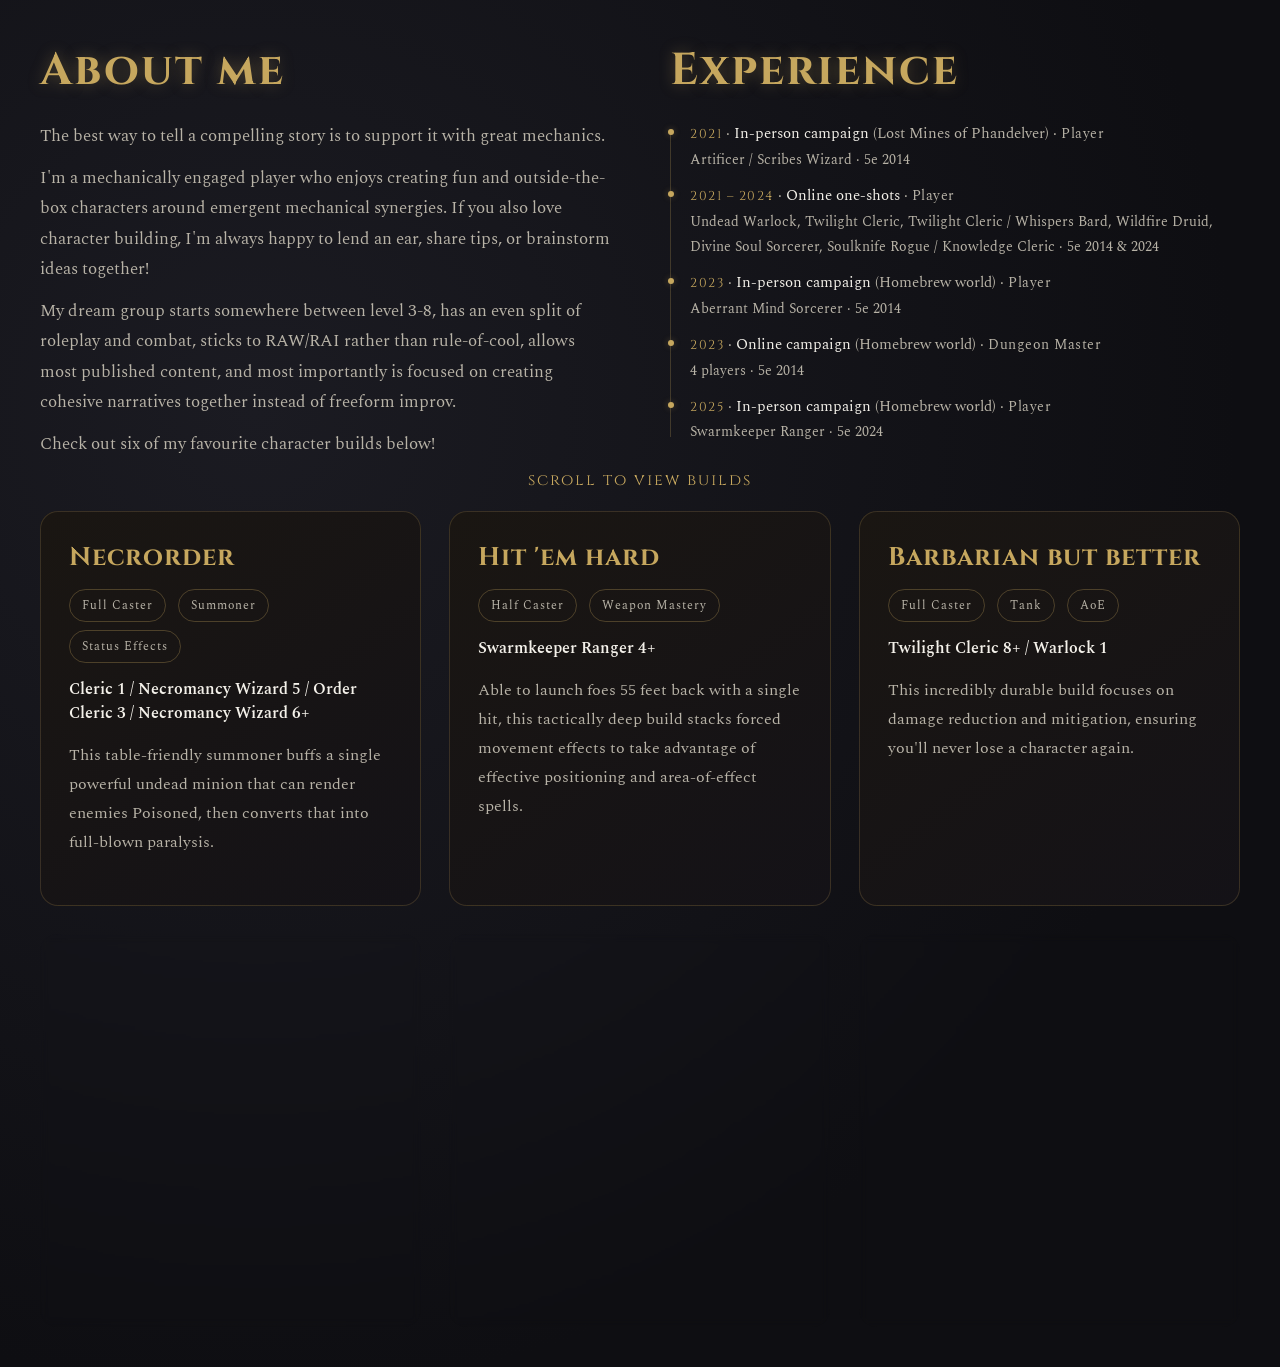
==== commit b35515f3: "Add files via upload" ====
--- a/index.html
+++ b/index.html
@@ -131,6 +131,7 @@
       </div>
       <div class="scroll-fade"></div>
     </div>
+    <div class="indicator-spacer"></div>
   </div>
 
   <div class="card" id="hit-em-hard">
@@ -186,6 +187,7 @@
       </div>
       <div class="scroll-fade"></div>
     </div>
+    <div class="indicator-spacer"></div>
   </div>
 
   <div class="card" id="barbarian-but-better">
@@ -226,6 +228,7 @@
       </div>
       <div class="scroll-fade"></div>
     </div>
+    <div class="indicator-spacer"></div>
   </div>
 
   <div class="card" id="how-to-take-5-turns-per-round">
@@ -281,6 +284,7 @@
       </div>
       <div class="scroll-fade"></div>
     </div>
+    <div class="indicator-spacer"></div>
   </div>
 
   <div class="card" id="identity-thief">
@@ -324,8 +328,9 @@
         <br>
         In very check-heavy campaigns, take Adept of the Red Robes before Actor. With all your bonuses running, your minimum roll on a check to pretend to be someone else is 10 (Red Robes)+3(Proficiency)+3(Expertise)+3(Charisma)+5(Mantle of Whispers) = 24, with a mean roll of 26.75. You might not be able to mimic voices but you'll definitely be able to convince people otherwise!
       </div>
-    </div>
-    <div class="scroll-fade"></div>
+      <div class="scroll-fade"></div>
+    </div>
+    <div class="indicator-spacer"></div>
   </div>
 
   <div class="card" id="gunbarian">
@@ -358,8 +363,9 @@
         <br>
         Possibly the funniest detail of this build is that it doesn't actually remove the Ammunition property from its thrown weapons - they're still discharging midflight and expending ammunition before they hit the foe and teleport back to your hand.
       </div>
-    </div>
-    <div class="scroll-fade"></div>
+      <div class="scroll-fade"></div>
+    </div>
+    <div class="indicator-spacer"></div>
   </div>
 
 </div>
--- a/style.css
+++ b/style.css
@@ -22,6 +22,7 @@
 }
 
 /* Subtle rune background */
+/*
 body::before {
   content: "";
   position: fixed;
@@ -36,6 +37,7 @@
   from { transform: translateY(0px); }
   to { transform: translateY(-200px); }
 }
+*/
 
 .header {
   position: relative;
@@ -114,7 +116,7 @@
   border: 1px solid rgba(198,167,94,0.2);
   border-radius: 18px;
   padding: 28px;
-  transition: transform 0.3s ease, box-shadow 0.3s ease;
+  transition: all 0.3s ease;
   position: relative;
   cursor: pointer;
 }
@@ -135,7 +137,8 @@
     left 0.45s cubic-bezier(.22,.8,.25,1),
     width 0.45s cubic-bezier(.22,.8,.25,1),
     height 0.45s cubic-bezier(.22,.8,.25,1),
-    border-radius 0.3s ease;
+    border-radius 0.3s ease,
+    padding-bottom 0.45s cubic-bezier(.22,.8,.25,1);
   will-change: top, left, width, height;
   overflow: hidden;
 }
@@ -559,9 +562,11 @@
 }
 
 @keyframes icon-pulse {
-  0%   { transform: scale(1.1); }
-  50%  { transform: scale(1.3); }
-  100% { transform: scale(1.1); }
+  0%   { transform: scale(1.1);  }
+  25%  { transform: scale(1.2);  }
+  50%  { transform: scale(1.3);  }
+  75%  { transform: scale(1.2);  }
+  100% { transform: scale(1.1);  }
 }
 
 .card.icon-pulsing::after {
@@ -604,7 +609,7 @@
   pointer-events: none;
   animation: scroll-hint-pulse 1.8s ease-in-out infinite;
   transition: opacity 0.6s ease;
-  margin: 0 auto 20px auto;
+  margin: 10px auto 20px auto;
   position: relative;
   z-index: 1;
 }
@@ -617,4 +622,20 @@
 .card.card:not(.fullscreen):not(.expanding) .expanded-text {
   padding-bottom: 0px;
   margin-top: 0px; /* these both defaulted to 20px and made cards too big */
+}
+
+.has-expanded .card::after {
+  display: none;
+}
+
+html {
+  background: #0e0e12;
+}
+
+.indicator-spacer {
+  height: 20px;
+}
+
+.has-expanded .indicator-spacer {
+  height: 0;
 }
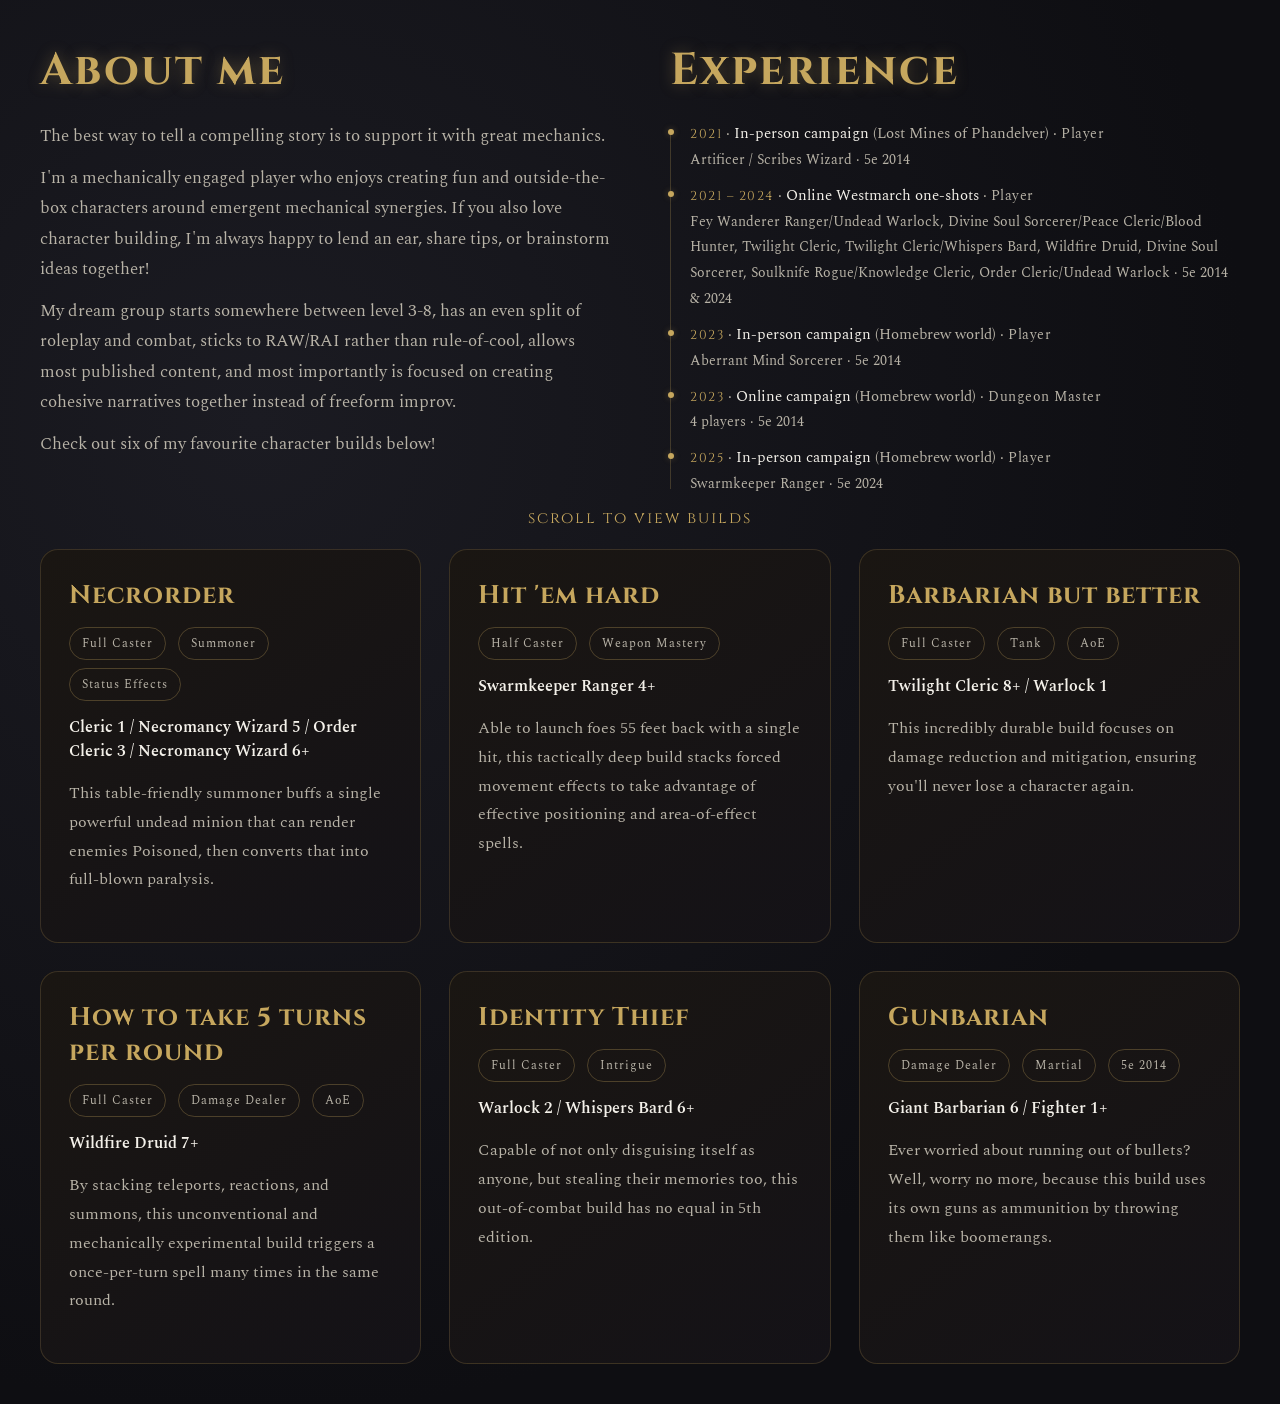
==== commit 16bac0bb: "Add files via upload" ====
--- a/index.html
+++ b/index.html
@@ -38,8 +38,8 @@
 
     <div class="timeline-entry">
       <div class="timeline-desc">
-        <span class="timeline-date">2021 – 2024</span> · <span class="timeline-title">Online one-shots</span> · <span class="timeline-role">Player</span><br>
-        <span class="timeline-classes">Undead Warlock, Twilight Cleric, Twilight Cleric / Whispers Bard, Wildfire Druid, Divine Soul Sorcerer, Soulknife Rogue / Knowledge Cleric · 5e 2014 & 2024</span>
+        <span class="timeline-date">2021 – 2024</span> · <span class="timeline-title">Online Westmarch one-shots</span> · <span class="timeline-role">Player</span><br>
+        <span class="timeline-classes">Fey Wanderer Ranger/Undead Warlock, Divine Soul Sorcerer/Peace Cleric/Blood Hunter, Twilight Cleric, Twilight Cleric/Whispers Bard, Wildfire Druid, Divine Soul Sorcerer, Soulknife Rogue/Knowledge Cleric, Order Cleric/Undead Warlock · 5e 2014 & 2024</span>
       </div>
     </div>
 
@@ -96,7 +96,7 @@
           <br><br>
           Additionally, Poisoned is one of the easiest conditions to trigger in D&D, especially in the 2024 ruleset.
           <ul>
-            <li><i><a href="https://5e.tools/spells.html#ray%20of%20sickness_xphb" target="_blank" rel="noopener noreferrer">Ray of Sickness</a></i>, a 1st-level spell capable of inflicting Poisoned on a hit, was also buffed in 2024 similarly to the Undead Spirit.</li>
+            <li><i><a href="https://5e.tools/spells.html#ray%20of%20sickness_xphb" target="_blank" rel="noopener noreferrer">Ray of Sickness</a></i>, a 1st-level spell capable of inflicting Poisoned on a hit, no longer requires a save to apply the condition.</li>
             <li>The Putrid Undead Spirit itself has the Festering Aura trait, which renders on any creature within 5 feet of it Poisoned if they fail a Constitution save.</li>
           </ul>
           <br>
--- a/style.css
+++ b/style.css
@@ -562,11 +562,15 @@
 }
 
 @keyframes icon-pulse {
-  0%   { transform: scale(1.1);  }
-  25%  { transform: scale(1.2);  }
-  50%  { transform: scale(1.3);  }
-  75%  { transform: scale(1.2);  }
-  100% { transform: scale(1.1);  }
+  0%    { transform: scale(1.100); }
+  12.5% { transform: scale(1.156); }
+  25%   { transform: scale(1.207); }
+  37.5% { transform: scale(1.247); }
+  50%   { transform: scale(1.300); }
+  62.5% { transform: scale(1.247); }
+  75%   { transform: scale(1.207); }
+  87.5% { transform: scale(1.156); }
+  100%  { transform: scale(1.100); }
 }
 
 .card.icon-pulsing::after {
